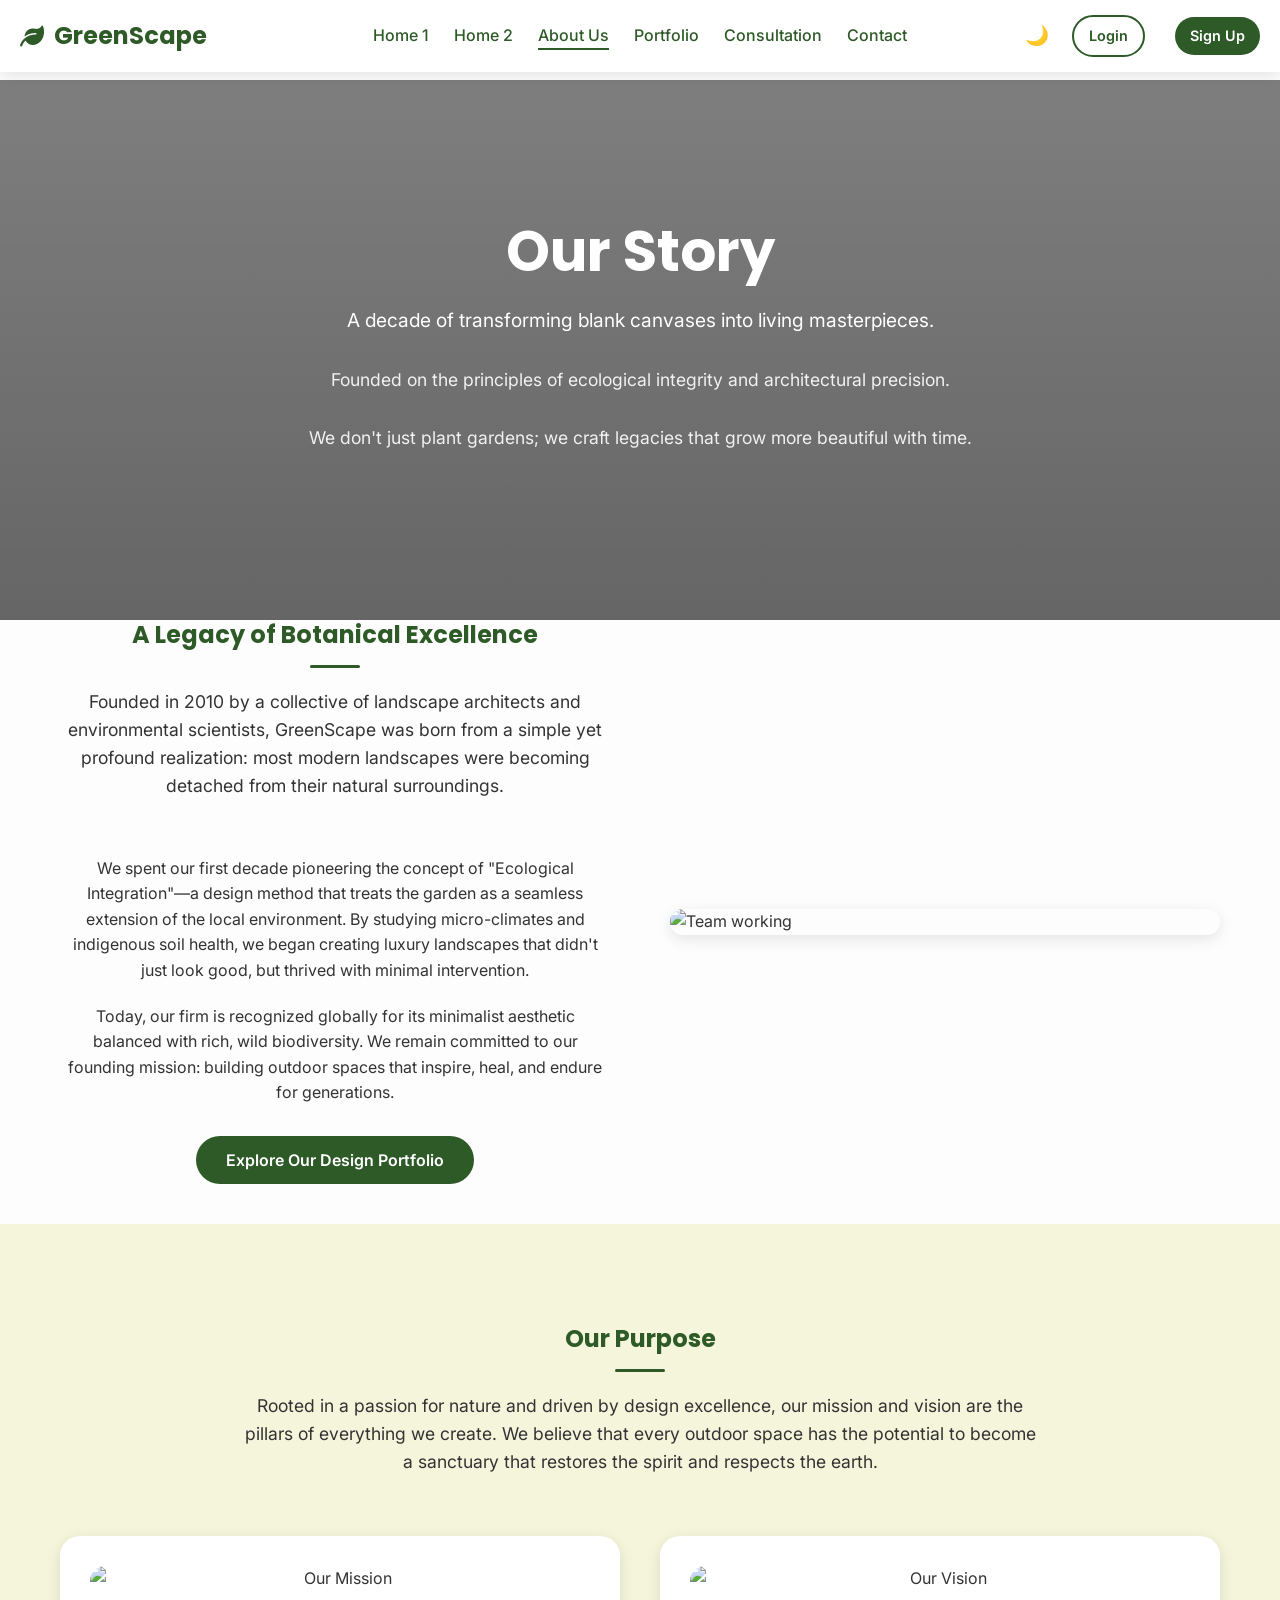
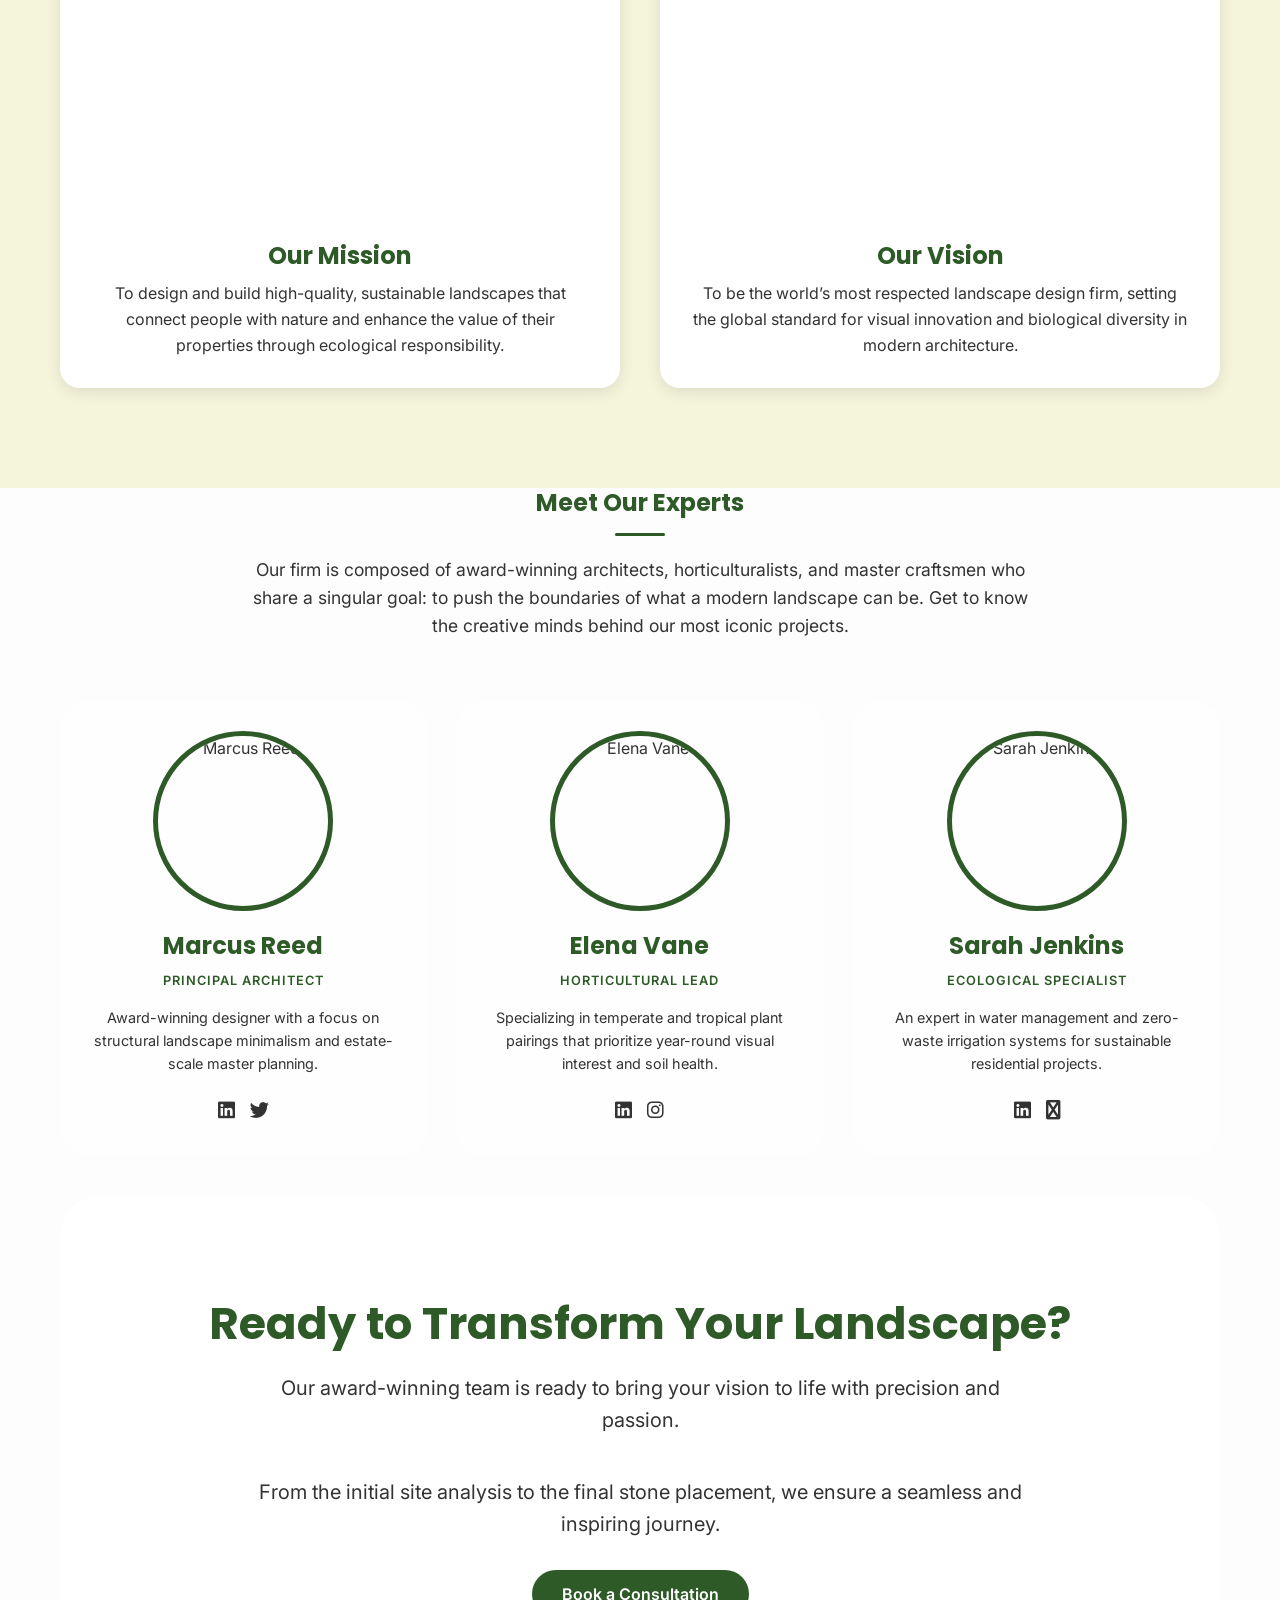
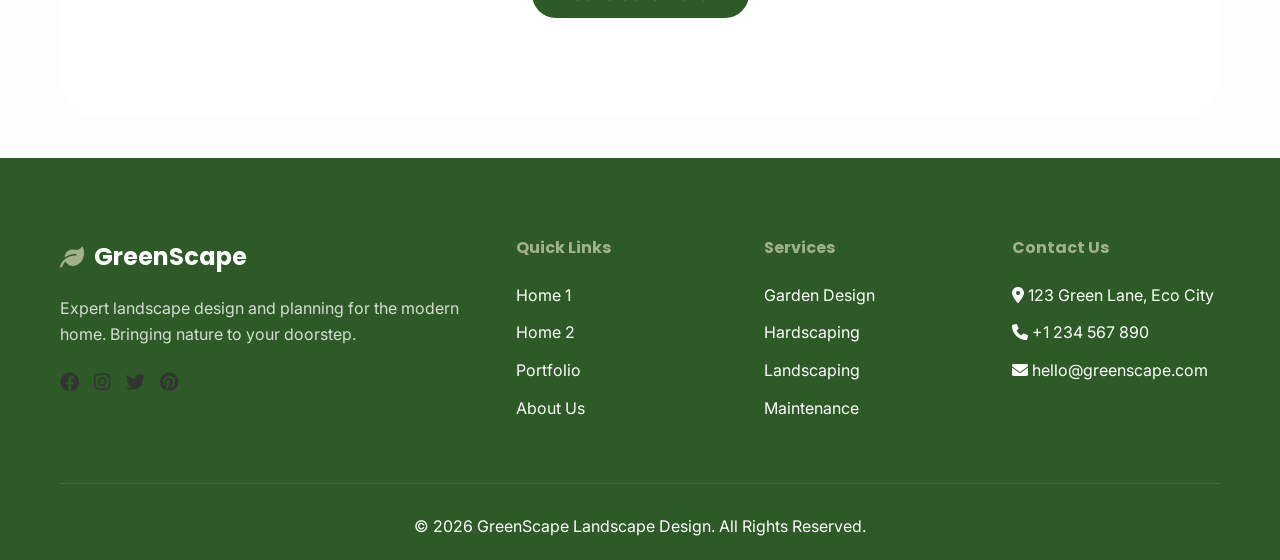
==== about.html @ 7ae48b50 "first commit" ====
<!DOCTYPE html>
<html lang="en">

<head>
    <meta charset="UTF-8">
    <meta name="viewport" content="width=device-width, initial-scale=1.0">
    <title>About Us | GreenScape Landscape Design</title>
    <link rel="stylesheet" href="css/style.css">
    <link rel="stylesheet" href="https://cdnjs.cloudflare.com/ajax/libs/font-awesome/6.0.0/css/all.min.css">
    <link rel="icon" type="image/png" href="assets/favicon/favicon.png">
    <link rel="apple-touch-icon" href="assets/favicon/favicon.png">
</head>

<body>

    <!-- Header -->
    <header id="header-placeholder"></header>

    <!-- Page Header -->
    <section class="hero"
        style="background-image: url('https://images.unsplash.com/photo-1416879595882-3373a0480b5b?ixlib=rb-4.0.3&auto=format&fit=crop&w=1920&q=80');">
        <div class="hero-overlay"></div>
        <div class="hero-content">
            <h1 class="fade-in">Our Story</h1>
            <p class="fade-in">A decade of transforming blank canvases into living masterpieces.</p>
            <p class="fade-in" style="font-size: 1.1rem; opacity: 0.9;">Founded on the principles of ecological
                integrity and architectural precision.</p>
            <p class="fade-in" style="font-size: 1.1rem; opacity: 0.9;">We don't just plant gardens; we craft legacies
                that grow more beautiful with time.</p>
        </div>
    </section>

    <!-- Company Story Section -->
    <section class="container">
        <div class="grid-2">
            <div class="fade-in content-center">
                <div class="section-header" style="text-align: center; margin: 0 auto 30px;">
                    <h2>A Legacy of Botanical Excellence</h2>
                    <p>Founded in 2010 by a collective of landscape architects and environmental scientists, GreenScape
                        was born from a simple yet profound realization: most modern landscapes were becoming detached
                        from their natural surroundings.</p>
                </div>
                <p style="text-align: center; max-width: 800px; margin: 0 auto;">We spent our first decade pioneering
                    the concept of "Ecological Integration"—a design method that treats the garden as a seamless
                    extension of the local environment. By studying micro-climates and indigenous soil health, we began
                    creating luxury landscapes that didn't just look good, but thrived with minimal intervention.</p>
                <p style="text-align: center; max-width: 800px; margin: 20px auto 0;">Today, our firm is recognized
                    globally for its minimalist aesthetic balanced with rich, wild biodiversity. We remain committed to
                    our founding mission: building outdoor spaces that inspire, heal, and endure for generations.</p>
                <div class="btn-wrapper">
                    <a href="portfolio.html" class="btn btn-primary">Explore Our Design Portfolio</a>
                </div>
            </div>
            <div class="fade-in">
                <img src="https://images.pexels.com/photos/3865558/pexels-photo-3865558.jpeg" alt="Team working"
                    class="responsive-img">
            </div>
        </div>
    </section>

    <!-- Mission & Vision -->
    <section style="background-color: var(--beige);">
        <div class="container">
            <div class="section-header fade-in">
                <h2>Our Purpose</h2>
                <p>Rooted in a passion for nature and driven by design excellence, our mission and vision are the
                    pillars of everything we create. We believe that every outdoor space has the potential to become a
                    sanctuary that restores the spirit and respects the earth.</p>
            </div>
            <div style="display: grid; grid-template-columns: repeat(auto-fit, minmax(350px, 1fr)); gap: 40px;">
                <div class="fade-in card-hover"
                    style="background: var(--white); padding: 30px; border-radius: 20px; box-shadow: var(--shadow); text-align: center;">
                    <img src="https://images.pexels.com/photos/5673492/pexels-photo-5673492.jpeg" alt="Our Mission"
                        style="width: 100%; height: 250px; object-fit: cover; border-radius: 15px; margin-bottom: 25px;">
                    <h3 class="card-title">Our Mission</h3>
                    <p>To design and build high-quality, sustainable landscapes that connect people with nature and
                        enhance the value of their properties through ecological responsibility.</p>
                </div>
                <div class="fade-in card-hover"
                    style="background: var(--white); padding: 30px; border-radius: 20px; box-shadow: var(--shadow); text-align: center;">
                    <img src="https://images.pexels.com/photos/3417669/pexels-photo-3417669.jpeg" alt="Our Vision"
                        style="width: 100%; height: 250px; object-fit: cover; border-radius: 15px; margin-bottom: 25px;">
                    <h3 class="card-title">Our Vision</h3>
                    <p>To be the world’s most respected landscape design firm, setting the global standard for visual
                        innovation and biological diversity in modern architecture.</p>
                </div>
            </div>
        </div>
    </section>

    <!-- Team Section -->
    <section class="container">
        <div class="section-header fade-in">
            <h2>Meet Our Experts</h2>
            <p>Our firm is composed of award-winning architects, horticulturalists, and master craftsmen who share a
                singular goal: to push the boundaries of what a modern landscape can be. Get to know the creative minds
                behind our most iconic projects.</p>
        </div>
        <div style="display: grid; grid-template-columns: repeat(auto-fit, minmax(280px, 1fr)); gap: 30px;">
            <div class="fade-in"
                style="text-align: center; background: rgba(255,255,255,0.4); padding: 30px; border-radius: 25px; backdrop-filter: blur(5px);">
                <img src="https://images.unsplash.com/photo-1507003211169-0a1dd7228f2d?ixlib=rb-1.2.1&auto=format&fit=crop&w=300&q=80"
                    alt="Marcus Reed"
                    style="width: 180px; height: 180px; border-radius: 50%; object-fit: cover; margin: 0 auto 20px; border: 5px solid var(--primary);">
                <h3 class="card-title">Marcus Reed</h3>
                <p
                    style="color: var(--primary); font-weight: 600; text-transform: uppercase; font-size: 0.8rem; letter-spacing: 1px;">
                    Principal Architect</p>
                <p style="font-size: 0.9rem; margin: 15px 0;">Award-winning designer with a focus on structural
                    landscape minimalism and estate-scale master planning.</p>
                <div class="social-icons" style="justify-content: center;">
                    <a href="#"><i class="fab fa-linkedin"></i></a>
                    <a href="#"><i class="fab fa-twitter"></i></a>
                </div>
            </div>
            <div class="fade-in"
                style="text-align: center; background: rgba(255,255,255,0.4); padding: 30px; border-radius: 25px; backdrop-filter: blur(5px);">
                <img src="https://images.unsplash.com/photo-1494790108377-be9c29b29330?ixlib=rb-1.2.1&auto=format&fit=crop&w=300&q=80"
                    alt="Elena Vane"
                    style="width: 180px; height: 180px; border-radius: 50%; object-fit: cover; margin: 0 auto 20px; border: 5px solid var(--primary);">
                <h3 class="card-title">Elena Vane</h3>
                <p
                    style="color: var(--primary); font-weight: 600; text-transform: uppercase; font-size: 0.8rem; letter-spacing: 1px;">
                    Horticultural Lead</p>
                <p style="font-size: 0.9rem; margin: 15px 0;">Specializing in temperate and tropical plant pairings that
                    prioritize year-round visual interest and soil health.</p>
                <div class="social-icons" style="justify-content: center;">
                    <a href="#"><i class="fab fa-linkedin"></i></a>
                    <a href="#"><i class="fab fa-instagram"></i></a>
                </div>
            </div>
            <div class="fade-in"
                style="text-align: center; background: rgba(255,255,255,0.4); padding: 30px; border-radius: 25px; backdrop-filter: blur(5px);">
                <img src="https://images.unsplash.com/photo-1438761681033-6461ffad8d80?ixlib=rb-1.2.1&auto=format&fit=crop&w=300&q=80"
                    alt="Sarah Jenkins"
                    style="width: 180px; height: 180px; border-radius: 50%; object-fit: cover; margin: 0 auto 20px; border: 5px solid var(--primary);">
                <h3 class="card-title">Sarah Jenkins</h3>
                <p
                    style="color: var(--primary); font-weight: 600; text-transform: uppercase; font-size: 0.8rem; letter-spacing: 1px;">
                    Ecological Specialist</p>
                <p style="font-size: 0.9rem; margin: 15px 0;">An expert in water management and zero-waste irrigation
                    systems for sustainable residential projects.</p>
                <div class="social-icons" style="justify-content: center;">
                    <a href="#"><i class="fab fa-linkedin"></i></a>
                    <a href="#"><i class="fab fa-leaf"></i></a>
                </div>
            </div>
        </div>
    </section>

    <!-- CTA Section -->
    <section class="container">
        <div class="cta-section fade-in">
            <h2>Ready to Transform Your Landscape?</h2>
            <p>Our award-winning team is ready to bring your vision to life with precision and passion.</p>
            <p style="margin-bottom: 30px;">From the initial site analysis to the final stone placement, we ensure a
                seamless and inspiring journey.</p>
            <a href="consultation.html" class="btn btn-primary">Book a Consultation</a>
        </div>
    </section>

    <!-- Footer -->
    <footer id="footer-placeholder"></footer>

    <script src="js/main.js"></script>
</body>

</html>
---- css/style.css ----
@import url('https://fonts.googleapis.com/css2?family=Inter:wght@300;400;500;600;700&family=Poppins:wght@300;400;500;600;700&display=swap');

:root {
    --primary: #2d5a27;
    --primary-light: #4b8b3b;
    --secondary: #556b2f;
    --accent: #a3b18a;
    --beige: #f5f5dc;
    --white: #ffffff;
    --black: #1a1a1a;
    --gray-light: #f4f4f4;
    --gray-dark: #333333;
    --text: #333333;
    --text-light: #ffffff;
    --transition: all 0.3s ease;
    --shadow: 0 4px 15px rgba(0, 0, 0, 0.1);
    --glass: rgba(255, 255, 255, 0.1);
    --glass-border: rgba(255, 255, 255, 0.2);
}

[data-theme="dark"] {
    --primary: #4b8b3b;
    --beige: #2a2a2a;
    --white: #1a1a1a;
    --black: #ffffff;
    --gray-light: #333333;
    --text: #f4f4f4;
    --text-light: #ffffff;
    --shadow: 0 4px 15px rgba(0, 0, 0, 0.4);
    --glass: rgba(0, 0, 0, 0.3);
    --glass-border: rgba(255, 255, 255, 0.1);
}

[data-theme="dark"] body {
    background-color: #1a1a1a;
}

* {
    margin: 0;
    padding: 0;
    box-sizing: border-box;
}

html {
    scroll-behavior: smooth;
}

body {
    font-family: 'Inter', sans-serif;
    line-height: 1.6;
    color: var(--text);
    background-color: #fcfdfc;
    overflow-x: hidden;
    position: relative;
}



h1,
h2,
h3,
h4,
h5,
h6 {
    font-family: 'Poppins', sans-serif;
    font-weight: 700;
    color: var(--primary);
    line-height: 1.25;
    margin-bottom: 20px;
    word-wrap: break-word;
    overflow-wrap: break-word;
}

[data-theme="dark"] h1,
[data-theme="dark"] h2,
[data-theme="dark"] h3,
[data-theme="dark"] h4 {
    color: var(--primary-light);
}

a {
    text-decoration: none;
    color: inherit;
    transition: var(--transition);
}

ul {
    list-style: none;
}

img {
    max-width: 100%;
    display: block;
}

.container {
    max-width: 1200px;
    margin: 0 auto;
    padding: 0 20px;
}

section {
    padding: 100px 0;
    position: relative;
    clear: both;
}

/* Layout Utilities */
.container-sm {
    max-width: 800px;
    margin: 0 auto;
    padding: 0 20px;
}

.section-header {
    text-align: center;
    max-width: 800px;
    margin: 0 auto 60px;
}

.flex-center {
    display: flex;
    flex-direction: column;
    align-items: center;
    justify-content: center;
}

.grid-2 {
    display: grid;
    grid-template-columns: 1fr 1fr;
    gap: 60px;
    align-items: center;
}

@media (max-width: 992px) {
    .grid-2 {
        grid-template-columns: 1fr;
        gap: 40px;
    }
}

.responsive-img {
    width: 100%;
    height: auto;
    object-fit: cover;
    border-radius: 20px;
    box-shadow: var(--shadow);
}

.section-header h2 {
    margin-bottom: 20px;
    position: relative;
    display: inline-block;
}

.section-header h2::after {
    content: '';
    display: block;
    width: 50px;
    height: 3px;
    background: var(--primary);
    margin: 15px auto 0;
    border-radius: 2px;
}

.section-header p {
    font-size: 1.1rem;
    margin-bottom: 25px;
}

.text-center {
    text-align: center;
}

.content-center {
    display: flex;
    flex-direction: column;
    align-items: center;
    text-align: center;
}

.mb-20 {
    margin-bottom: 20px;
}

.mb-30 {
    margin-bottom: 30px;
}

.mb-40 {
    margin-bottom: 40px;
}

.mb-50 {
    margin-bottom: 50px;
}

/* Header & Navbar */
header {
    position: fixed;
    top: 0;
    left: 0;
    width: 100%;
    z-index: 1000;
    background: var(--white);
    padding: 15px 0;
    transition: var(--transition);
    box-shadow: var(--shadow);
}

header.sticky {
    padding: 10px 0;
}

header .logo,
header .nav-links a,
header .theme-toggle {
    color: var(--primary);
}

header .nav-links a::after {
    background: var(--primary);
}

/* Ensure body starts below fixed header */
body:not(.auth-page) {
    padding-top: 80px;
}

nav {
    display: grid;
    grid-template-columns: 1fr auto 1fr;
    align-items: center;
}

.nav-links {
    display: flex;
    gap: 25px;
    align-items: center;
    justify-self: center;
}

.nav-actions {
    display: flex;
    align-items: center;
    gap: 15px;
    justify-self: end;
}

.logo {
    display: flex;
    align-items: center;
    gap: 10px;
    font-size: 1.5rem;
    font-weight: 700;
    color: var(--primary);
    font-family: 'Poppins', sans-serif;
}

.nav-links a {
    font-weight: 500;
    color: var(--text);
    position: relative;
}

.nav-links a::after {
    content: '';
    position: absolute;
    bottom: -5px;
    left: 0;
    width: 0;
    height: 2px;
    background: var(--primary);
    transition: var(--transition);
}

.nav-links a:hover::after,
.nav-links a.active::after {
    width: 100%;
}

.btn {
    padding: 12px 30px;
    border-radius: 50px;
    font-weight: 600;
    cursor: pointer;
    transition: var(--transition);
    border: none;
    display: inline-block;
    text-align: center;
    font-size: 1rem;
    line-height: 1.5;
}

.btn-primary {
    background: var(--primary);
    color: var(--white);
}

.btn-primary:hover {
    background: var(--primary-light);
    transform: translateY(-3px);
}

.btn-outline {
    background: transparent;
    border: 2px solid var(--primary);
    color: var(--primary);
    padding: 10px 28px;
    /* Adjust for border */
}

.btn-outline:hover {
    background: var(--primary);
    color: var(--white);
}

/* Button Utilities */
.btn-wrapper {
    margin-top: 30px;
    margin-bottom: 40px;
}

.btn-center {
    display: flex;
    justify-content: center;
    align-items: center;
}

.btn+.btn {
    margin-left: 15px;
}

@media (max-width: 768px) {
    .btn {
        padding: 10px 25px;
        font-size: 0.95rem;
    }

    .btn-outline {
        padding: 8px 23px;
    }

    .btn+.btn {
        margin-left: 10px;
    }
}

.theme-toggle {
    background: none;
    border: none;
    font-size: 1.2rem;
    cursor: pointer;
    color: var(--text);
    transition: var(--transition);
    padding: 8px;
    display: flex;
    align-items: center;
    justify-content: center;
}

.theme-toggle:hover {
    transform: scale(1.1);
    opacity: 0.8;
}

.hamburger {
    display: none;
    flex-direction: column;
    gap: 5px;
    cursor: pointer;
}

.hamburger span {
    width: 25px;
    height: 3px;
    background: var(--primary);
    border-radius: 5px;
    transition: var(--transition);
}

/* Hero Section */
.hero {
    height: 60vh;
    background-size: cover;
    background-position: center;
    display: flex;
    align-items: center;
    justify-content: center;
    text-align: center;
    color: white;
    position: relative;
    overflow: hidden;
}

.hero-overlay {
    position: absolute;
    top: 0;
    left: 0;
    width: 100%;
    height: 100%;
    background: linear-gradient(rgba(0, 0, 0, 0.5), rgba(0, 0, 0, 0.6));
}

.hero-content {
    position: relative;
    z-index: 1;
    max-width: 800px;
    padding: 20px;
}

.hero h1 {
    font-size: clamp(2.5rem, 5vw, 3.5rem);
    line-height: 1.2;
    margin-bottom: 20px;
    color: #fff;
    word-wrap: break-word;
}

.hero p {
    font-size: 1.2rem;
    margin-bottom: 30px;
    color: #fff;
}

/* Footer */
footer {
    background: var(--primary);
    color: var(--white);
    padding: 80px 0 20px;
}

.footer-grid {
    display: grid;
    grid-template-columns: 2fr 1fr 1fr 1fr;
    gap: 40px;
    margin-bottom: 50px;
}

.footer-logo {
    font-size: 2rem;
    margin-bottom: 20px;
    font-family: 'Poppins', sans-serif;
}

.footer-links h4 {
    color: var(--accent);
    margin-bottom: 25px;
}

.footer-links ul li {
    margin-bottom: 12px;
}

.social-icons {
    display: flex;
    gap: 15px;
    margin-top: 20px;
}

.social-icons a {
    font-size: 1.2rem;
    color: var(--text);
    transition: var(--transition);
}

.social-icons a:hover {
    color: var(--primary);
    transform: translateY(-3px);
}

.footer-bottom {
    display: flex;
    justify-content: center;
    align-items: center;
    padding-top: 30px;
    border-top: 1px solid rgba(255, 255, 255, 0.1);
    margin-top: 30px;
    flex-wrap: wrap;
    gap: 20px;
}

/* Back to Top Button */
.back-to-top-btn {
    position: fixed;
    bottom: 30px;
    right: 30px;
    width: 50px;
    height: 50px;
    background: var(--primary);
    color: var(--white);
    border-radius: 50%;
    display: flex;
    align-items: center;
    justify-content: center;
    font-size: 1.2rem;
    box-shadow: 0 4px 15px rgba(0, 0, 0, 0.2);
    transition: all 0.3s ease;
    z-index: 999;
    opacity: 0;
    visibility: hidden;
    transform: translateY(100px);
    cursor: pointer;
}

.back-to-top-btn.visible {
    opacity: 1;
    visibility: visible;
    transform: translateY(0);
}

.back-to-top-btn:hover {
    background: var(--accent);
    transform: translateY(-5px);
    box-shadow: 0 6px 20px rgba(0, 0, 0, 0.3);
}

@media (max-width: 768px) {
    .back-to-top-btn {
        width: 45px;
        height: 45px;
        bottom: 20px;
        right: 20px;
        font-size: 1rem;
    }
}

@media (max-width: 768px) {
    .footer-grid {
        grid-template-columns: 1fr;
        gap: 30px;
    }

    .footer-bottom {
        flex-direction: column;
        text-align: center;
    }
}

/* Portfolio & Filtering */
.filter-container {
    display: flex;
    justify-content: center;
    gap: 15px;
    margin-bottom: 50px;
    flex-wrap: wrap;
}

.filter-btn {
    padding: 10px 25px;
    border: 2px solid var(--primary);
    background: transparent;
    color: var(--primary);
    border-radius: 50px;
    cursor: pointer;
    font-weight: 600;
    transition: var(--transition);
}

.filter-btn.active,
.filter-btn:hover {
    background: var(--primary);
    color: var(--white);
}

.portfolio-grid {
    display: grid;
    grid-template-columns: repeat(auto-fill, minmax(350px, 1fr));
    gap: 30px;
}

.portfolio-item {
    transition: transform 0.4s ease, opacity 0.4s ease;
}

.portfolio-item:hover {
    transform: translateY(-10px);
}

/* Modal Styling */
.modal-overlay {
    display: none;
    position: fixed;
    top: 0;
    left: 0;
    width: 100%;
    height: 100%;
    background: rgba(0, 0, 0, 0.9);
    z-index: 2000;
    justify-content: center;
    align-items: center;
    padding: 20px;
}

.modal-content {
    max-width: 1000px;
    background: var(--white);
    border-radius: 20px;
    overflow: hidden;
    display: flex;
    flex-wrap: wrap;
    position: relative;
    animation: zoomIn 0.3s ease;
}

@keyframes zoomIn {
    from {
        transform: scale(0.8);
        opacity: 0;
    }

    to {
        transform: scale(1);
        opacity: 1;
    }
}

.close-modal {
    position: absolute;
    top: 20px;
    right: 25px;
    font-size: 2.5rem;
    cursor: pointer;
    color: var(--text);
    z-index: 10;
}

/* Forms */
.form-container {
    max-width: 700px;
    margin: 0 auto;
    background: var(--white);
    padding: 50px;
    border-radius: 20px;
    box-shadow: var(--shadow);
}

.form-group {
    margin-bottom: 25px;
}

.form-group label {
    display: block;
    margin-bottom: 8px;
    font-weight: 600;
}

.form-group input,
.form-group select,
.form-group textarea {
    width: 100%;
    padding: 12px 15px;
    border: 2px solid var(--gray-light);
    border-radius: 10px;
    font-family: inherit;
    font-size: 1rem;
    transition: var(--transition);
    background: var(--white);
    color: var(--text);
}

.form-group input:focus,
.form-group select:focus,
.form-group textarea:focus {
    outline: none;
    border-color: var(--primary);
}

.form-group input.error {
    border-color: #ff4d4d;
}

.error-msg {
    color: #ff4d4d;
    font-size: 0.85rem;
    margin-top: 5px;
}

.success-message {
    background: #d4edda;
    color: #155724;
    padding: 20px;
    border-radius: 10px;
    margin-top: 20px;
    text-align: center;
    font-weight: 600;
}

@media (max-width: 768px) {
    .form-container {
        padding: 30px 20px;
    }
}

/* Animations ... */
.fade-in {
    opacity: 0;
    transform: translateY(30px);
    transition: opacity 0.8s ease-out, transform 0.8s ease-out;
}

.fade-in.appear {
    opacity: 1;
    transform: translateY(0);
}

/* Image Zoom & Hover Effects */
.zoom-img {
    overflow: hidden;
}

.zoom-img img {
    transition: transform 0.5s ease;
}

.zoom-img:hover img {
    transform: scale(1.1);
}

.card-hover {
    transition: transform 0.3s ease, box-shadow 0.3s ease;
}

.card-hover:hover {
    transform: translateY(-10px);
    box-shadow: 0 10px 30px rgba(0, 0, 0, 0.15);
}

/* Card Typography */
.card-title {
    color: var(--primary);
    margin-bottom: 10px;
    font-size: 1.5rem;
}

.service-card .card-title {
    margin-bottom: 15px;
}

/* Titles overlaid on images */
.project-card h3,
.gallery-item h3,
.portfolio-item h3 {
    color: #ffffff !important;
    font-size: 1.8rem;
    margin-bottom: 10px;
    text-shadow: 0 2px 4px rgba(0, 0, 0, 0.3);
}

.project-card p,
.gallery-item p,
.portfolio-item p {
    color: rgba(255, 255, 255, 0.9) !important;
    font-size: 1rem;
}

/* CTA Section Styles */
.cta-section {
    padding: 100px 0;
    text-align: center;
    background: var(--white);
    border-radius: 40px;
    margin: 40px auto;
    max-width: 1200px;
}

.cta-section h2 {
    font-size: 2.8rem;
    margin-bottom: 20px;
    color: var(--primary);
}

.cta-section p {
    font-size: 1.25rem;
    margin-bottom: 40px;
    color: var(--text);
    max-width: 800px;
    margin-left: auto;
    margin-right: auto;
}

@media (max-width: 768px) {
    .cta-section {
        padding: 60px 20px;
        margin: 20px auto;
        border-radius: 20px;
    }

    .cta-section h2 {
        font-size: 2rem;
    }

    .cta-section p {
        font-size: 1.1rem;
    }
}

/* Auth Pages */
.auth-page {
    min-height: 100vh;
    display: flex;
    align-items: center;
    justify-content: center;
    background-color: var(--beige);
    padding: 40px 20px;
}

.auth-wrapper {
    width: 100%;
    max-width: 450px;
    background: var(--white);
    padding: 50px;
    border-radius: 30px;
    box-shadow: var(--shadow);
    text-align: center;
}

.auth-logo {
    display: flex;
    align-items: center;
    justify-content: center;
    gap: 15px;
    font-size: 2rem;
    font-weight: 700;
    color: var(--primary);
    margin-bottom: 40px;
    font-family: 'Poppins', sans-serif;
}

.auth-logo i {
    font-size: 2.5rem;
}

.password-group {
    position: relative;
}

.password-toggle {
    position: absolute;
    right: 15px;
    top: 50%;
    transform: translateY(-50%);
    cursor: pointer;
    color: var(--gray-dark);
    font-size: 1.1rem;
    z-index: 5;
    background: none;
    border: none;
    padding: 5px;
    display: flex;
    align-items: center;
}

.form-group-auth {
    text-align: left;
    margin-bottom: 25px;
}

.social-login {
    margin-top: 25px;
}

.auth-sep {
    display: flex;
    align-items: center;
    text-align: center;
    margin: 25px 0;
    color: var(--gray-dark);
    font-size: 0.85rem;
    font-weight: 500;
}

.auth-sep::before,
.auth-sep::after {
    content: '';
    flex: 1;
    border-bottom: 1px solid var(--gray-light);
}

.auth-sep:not(:empty)::before {
    margin-right: 1.5em;
}

.auth-sep:not(:empty)::after {
    margin-left: 1.5em;
}

.social-btns {
    display: flex;
    gap: 15px;
    justify-content: center;
    margin-top: 15px;
}

.btn-social {
    flex: 1;
    height: 48px;
    border-radius: 12px;
    display: flex;
    align-items: center;
    justify-content: center;
    gap: 12px;
    font-size: 0.95rem;
    font-weight: 600;
    border: 1px solid var(--gray-light);
    background: var(--white);
    transition: var(--transition);
    color: var(--text);
    padding: 0 15px;
}

.btn-social svg {
    flex-shrink: 0;
}

.btn-social:hover {
    background: var(--gray-light);
    transform: translateY(-2px);
    box-shadow: 0 5px 15px rgba(0, 0, 0, 0.05);
}

.back-home {
    display: inline-block;
    margin-top: 35px;
    color: var(--primary);
    font-weight: 600;
    text-align: center;
    font-size: 0.95rem;
}

.back-home:hover {
    text-decoration: underline;
}

.nav-wrapper {
    max-width: 1400px;
    margin: 0 auto;
    padding: 0 20px;
}

/* Horizontal Scroll Gallery */
.gallery-wrapper {
    display: flex;
    overflow-x: auto;
    gap: 20px;
    padding: 20px 0;
    scroll-snap-type: x mandatory;
    scrollbar-width: thin;
    scrollbar-color: var(--primary) transparent;
}

.gallery-item {
    flex: 0 0 400px;
    scroll-snap-align: start;
    border-radius: 20px;
    overflow: hidden;
    position: relative;
    height: 500px;
}

.gallery-item img {
    width: 100%;
    height: 100%;
    object-fit: cover;
    transition: var(--transition);
}

.gallery-item:hover img {
    transform: scale(1.1);
}

/* Timeline */
.timeline {
    position: relative;
    max-width: 800px;
    margin: 0 auto;
}

.timeline::after {
    content: '';
    position: absolute;
    width: 2px;
    background: var(--primary);
    top: 0;
    bottom: 0;
    left: 50%;
    margin-left: -1px;
}

.timeline-item {
    padding: 10px 40px;
    position: relative;
    background: inherit;
    width: 50%;
}

.timeline-item::after {
    content: '';
    position: absolute;
    width: 20px;
    height: 20px;
    right: -10px;
    background: var(--white);
    border: 4px solid var(--primary);
    top: 15px;
    border-radius: 50%;
    z-index: 1;
}

.left {
    left: 0;
}

.right {
    left: 50%;
}

.right::after {
    left: -10px;
}

.timeline-content {
    padding: 20px 30px;
    background: var(--white);
    position: relative;
    border-radius: 10px;
    box-shadow: var(--shadow);
}

/* Testimonials */
.testimonials-grid {
    display: flex;
    gap: 30px;
    overflow-x: auto;
    padding: 20px 0;
    scroll-snap-type: x mandatory;
}

.testimonial-card {
    flex: 0 0 350px;
    background: var(--white);
    padding: 30px;
    border-radius: 20px;
    box-shadow: var(--shadow);
    scroll-snap-align: center;
}

.testimonial-user {
    display: flex;
    align-items: center;
    gap: 15px;
    margin-bottom: 20px;
}

.testimonial-user img {
    width: 60px;
    height: 60px;
    border-radius: 50%;
    object-fit: cover;
}

/* Responsive */
@media screen and (max-width: 768px) {
    .timeline::after {
        left: 31px;
    }

    .timeline-item {
        width: 100%;
        padding-left: 70px;
        padding-right: 25px;
    }

    .timeline-item::after {
        left: 21px;
    }

    .right {
        left: 0%;
    }

    .gallery-item {
        flex: 0 0 300px;
        height: 400px;
    }

    /* Mobile Header Fixes */
    nav {
        display: flex;
        justify-content: space-between;
    }

    .nav-links {
        display: none;
        position: absolute;
        top: 100%;
        left: 0;
        width: 100%;
        background: var(--white);
        flex-direction: column;
        padding: 20px;
        box-shadow: var(--shadow);
        z-index: 1000;
    }

    .nav-links.active {
        display: flex;
    }

    .nav-actions {
        display: flex;
        align-items: center;
        gap: 0;
    }

    .nav-actions .btn {
        display: none;
    }

    /* Show theme toggle in mobile */
    .nav-actions .theme-toggle {
        display: block;
        font-size: 1.3rem;
        padding: 8px;
        margin-right: 15px;
    }

    .hamburger {
        display: flex;
    }

    /* Mobile Auth Items - Login & Sign Up */
    .mobile-auth-item {
        display: block;
        margin-top: 8px;
        padding-top: 0;
        border-top: none;
    }

    .mobile-auth-item:first-of-type {
        margin-top: 20px;
        padding-top: 20px;
        border-top: 1px solid var(--gray-light);
    }

    .mobile-auth-link {
        display: block;
        width: 100%;
        padding: 14px 20px !important;
        background: var(--primary);
        color: var(--white) !important;
        border-radius: 10px;
        text-align: center;
        font-weight: 600;
        font-size: 1rem;
        transition: var(--transition);
        box-sizing: border-box;
    }

    .mobile-auth-link:hover {
        background: var(--primary-light);
        transform: translateY(-2px);
    }

    .mobile-auth-item:last-of-type .mobile-auth-link {
        background: transparent;
        border: 2px solid var(--primary);
        color: var(--primary) !important;
        padding: 12px 20px !important;
        /* Adjust for border */
    }

    .mobile-auth-item:last-of-type .mobile-auth-link:hover {
        background: var(--primary);
        color: var(--white) !important;
    }

    .mobile-auth-link::after {
        display: none !important;
    }
}

/* Hide mobile auth items on desktop */
@media (min-width: 1025px) {
    .mobile-auth-item {
        display: none;
    }
}
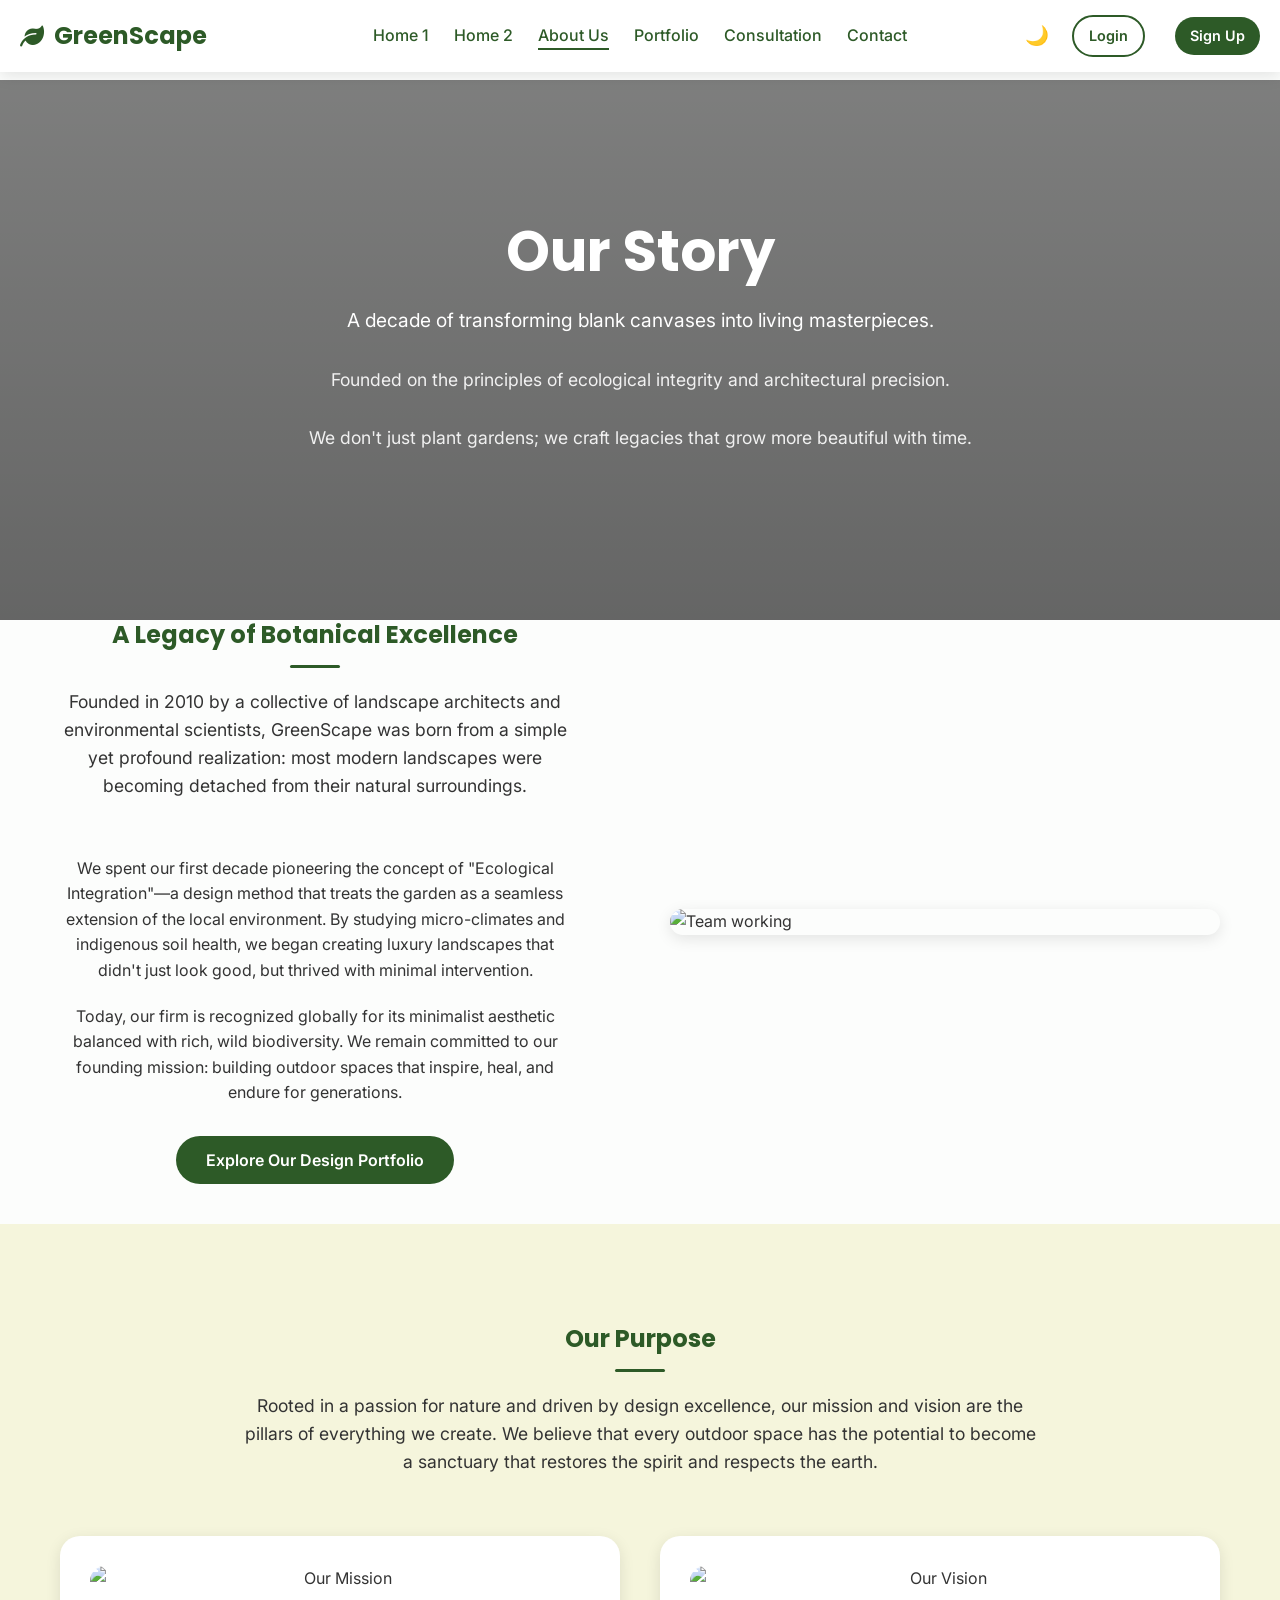
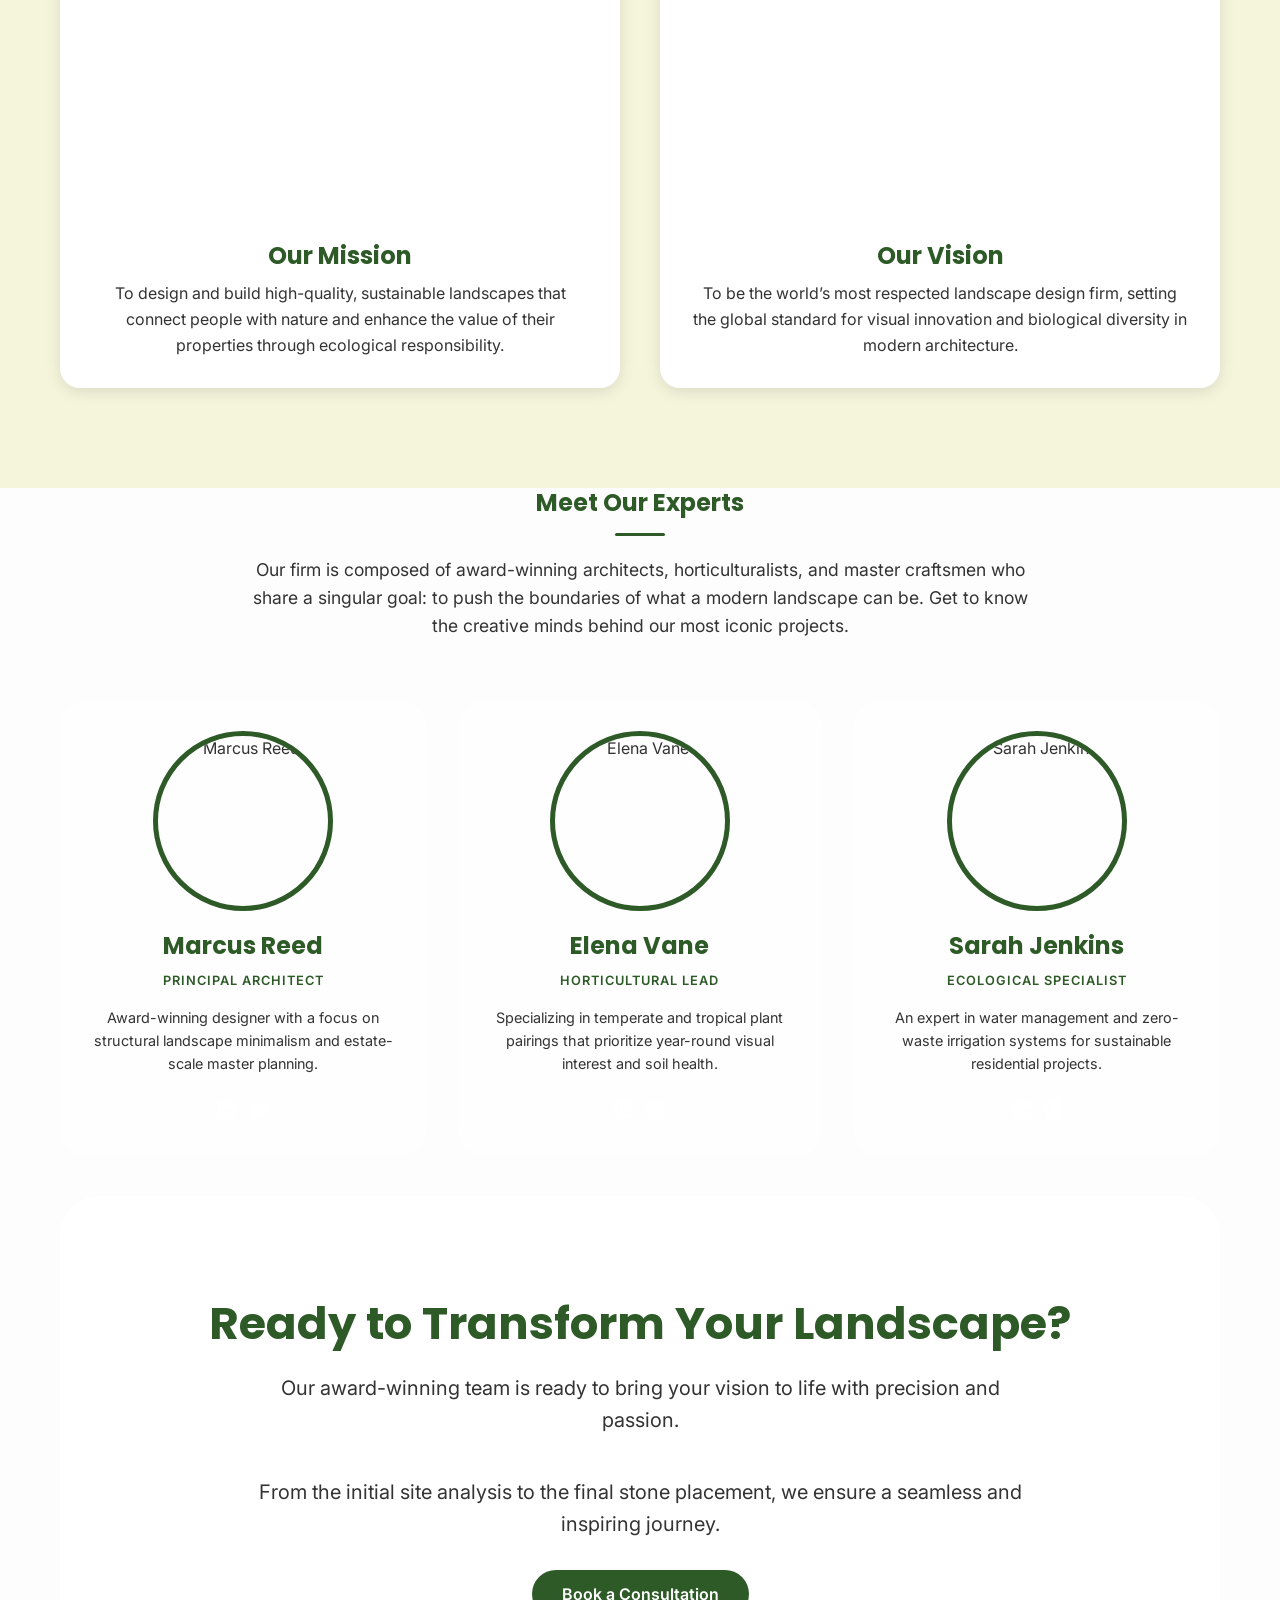
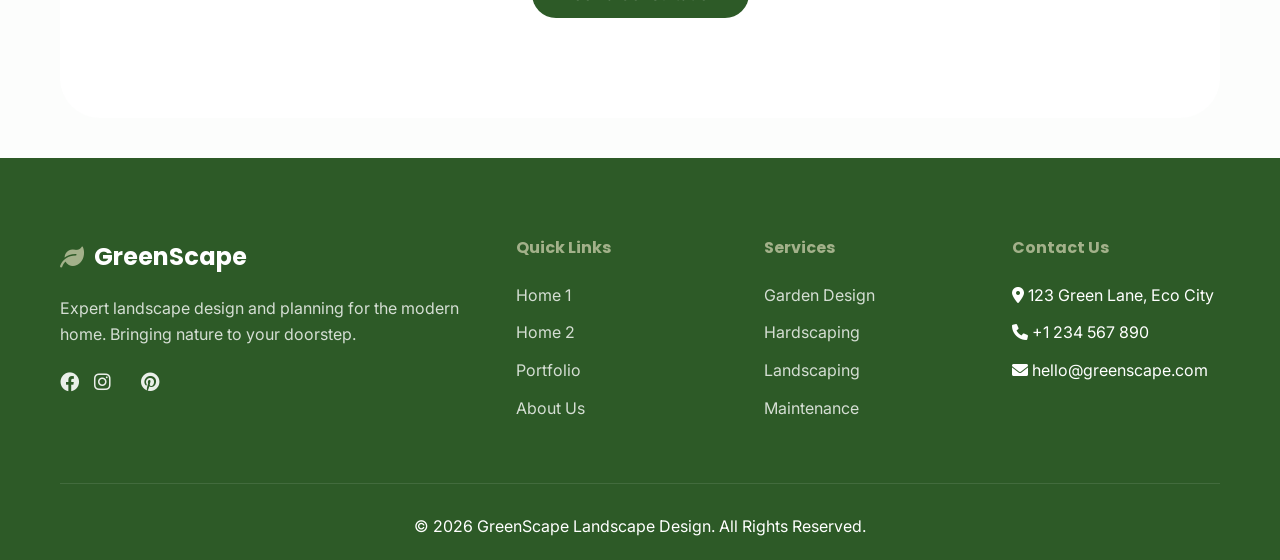
==== commit f7191231: "changes" ====
--- a/about.html
+++ b/about.html
@@ -33,7 +33,7 @@
     <!-- Company Story Section -->
     <section class="container">
         <div class="grid-2">
-            <div class="fade-in content-center">
+            <div class="fade-in content-center" style="padding-right: 40px;">
                 <div class="section-header" style="text-align: center; margin: 0 auto 30px;">
                     <h2>A Legacy of Botanical Excellence</h2>
                     <p>Founded in 2010 by a collective of landscape architects and environmental scientists, GreenScape
@@ -97,8 +97,7 @@
                 behind our most iconic projects.</p>
         </div>
         <div style="display: grid; grid-template-columns: repeat(auto-fit, minmax(280px, 1fr)); gap: 30px;">
-            <div class="fade-in"
-                style="text-align: center; background: rgba(255,255,255,0.4); padding: 30px; border-radius: 25px; backdrop-filter: blur(5px);">
+            <div class="fade-in team-card">
                 <img src="https://images.unsplash.com/photo-1507003211169-0a1dd7228f2d?ixlib=rb-1.2.1&auto=format&fit=crop&w=300&q=80"
                     alt="Marcus Reed"
                     style="width: 180px; height: 180px; border-radius: 50%; object-fit: cover; margin: 0 auto 20px; border: 5px solid var(--primary);">
@@ -113,8 +112,7 @@
                     <a href="#"><i class="fab fa-twitter"></i></a>
                 </div>
             </div>
-            <div class="fade-in"
-                style="text-align: center; background: rgba(255,255,255,0.4); padding: 30px; border-radius: 25px; backdrop-filter: blur(5px);">
+            <div class="fade-in team-card">
                 <img src="https://images.unsplash.com/photo-1494790108377-be9c29b29330?ixlib=rb-1.2.1&auto=format&fit=crop&w=300&q=80"
                     alt="Elena Vane"
                     style="width: 180px; height: 180px; border-radius: 50%; object-fit: cover; margin: 0 auto 20px; border: 5px solid var(--primary);">
@@ -129,8 +127,7 @@
                     <a href="#"><i class="fab fa-instagram"></i></a>
                 </div>
             </div>
-            <div class="fade-in"
-                style="text-align: center; background: rgba(255,255,255,0.4); padding: 30px; border-radius: 25px; backdrop-filter: blur(5px);">
+            <div class="fade-in team-card">
                 <img src="https://images.unsplash.com/photo-1438761681033-6461ffad8d80?ixlib=rb-1.2.1&auto=format&fit=crop&w=300&q=80"
                     alt="Sarah Jenkins"
                     style="width: 180px; height: 180px; border-radius: 50%; object-fit: cover; margin: 0 auto 20px; border: 5px solid var(--primary);">
--- a/css/style.css
+++ b/css/style.css
@@ -369,6 +369,10 @@
     flex-direction: column;
     gap: 5px;
     cursor: pointer;
+    z-index: 1100;
+    position: relative;
+    padding: 5px;
+    /* Increase hit area */
 }
 
 .hamburger span {
@@ -452,6 +456,17 @@
     margin-bottom: 12px;
 }
 
+.footer-links ul li a {
+    color: rgba(255, 255, 255, 0.8);
+    transition: var(--transition);
+    display: inline-block;
+}
+
+.footer-links ul li a:hover {
+    color: var(--accent);
+    transform: translateX(5px);
+}
+
 .social-icons {
     display: flex;
     gap: 15px;
@@ -460,12 +475,12 @@
 
 .social-icons a {
     font-size: 1.2rem;
-    color: var(--text);
+    color: rgba(255, 255, 255, 0.9);
     transition: var(--transition);
 }
 
 .social-icons a:hover {
-    color: var(--primary);
+    color: var(--accent);
     transform: translateY(-3px);
 }
 
@@ -565,7 +580,7 @@
 
 .portfolio-grid {
     display: grid;
-    grid-template-columns: repeat(auto-fill, minmax(350px, 1fr));
+    grid-template-columns: repeat(auto-fill, minmax(300px, 1fr));
     gap: 30px;
 }
 
@@ -801,7 +816,7 @@
     display: flex;
     align-items: center;
     justify-content: center;
-    background-color: var(--beige);
+    background-color: var(--white);
     padding: 40px 20px;
 }
 
@@ -1088,6 +1103,8 @@
     nav {
         display: flex;
         justify-content: space-between;
+        /* Fallback */
+        align-items: center;
     }
 
     .nav-links {
@@ -1111,6 +1128,8 @@
         display: flex;
         align-items: center;
         gap: 0;
+        margin-left: auto;
+        /* Push to right */
     }
 
     .nav-actions .btn {
@@ -1185,4 +1204,93 @@
     .mobile-auth-item {
         display: none;
     }
+}
+
+/* Modal Styles */
+.modal-overlay {
+    display: none;
+    position: fixed;
+    top: 0;
+    left: 0;
+    width: 100%;
+    height: 100%;
+    background: rgba(0, 0, 0, 0.8);
+    z-index: 2000;
+    justify-content: center;
+    align-items: center;
+    padding: 20px;
+}
+
+.modal-content {
+    background: var(--white);
+    width: 100%;
+    max-width: 900px;
+    border-radius: 20px;
+    overflow: hidden;
+    position: relative;
+    display: flex;
+    flex-wrap: wrap;
+    /* Allows stacking */
+    box-shadow: 0 25px 50px rgba(0, 0, 0, 0.3);
+    max-height: 90vh;
+    overflow-y: auto;
+}
+
+.close-modal {
+    position: absolute;
+    top: 15px;
+    right: 20px;
+    font-size: 2rem;
+    cursor: pointer;
+    z-index: 10;
+    line-height: 1;
+    color: var(--text);
+}
+
+.close-modal:hover {
+    color: var(--primary);
+}
+
+/* Modal Mobile Specific */
+@media (max-width: 768px) {
+    .modal-content {
+        flex-direction: column;
+        /* Stack image on top, content below */
+    }
+
+    .modal-img {
+        height: 250px !important;
+    }
+}
+
+/* Team Section Styles */
+.team-card {
+    text-align: center;
+    background: rgba(255, 255, 255, 0.4);
+    padding: 30px;
+    border-radius: 25px;
+    backdrop-filter: blur(5px);
+    transition: var(--transition);
+}
+
+.team-card:hover {
+    transform: translateY(-5px);
+    box-shadow: var(--shadow);
+}
+
+[data-theme="dark"] .team-card {
+    background: rgba(255, 255, 255, 0.05);
+}
+
+/* Ensure Team Name Visibility in Dark Mode */
+[data-theme="dark"] .team-card h3.card-title {
+    color: #ffffff;
+}
+
+[data-theme="dark"] .team-card p {
+    color: rgba(255, 255, 255, 0.85);
+}
+
+[data-theme="dark"] .team-card p[style*="color: var(--primary)"] {
+    color: var(--primary-light) !important;
 }
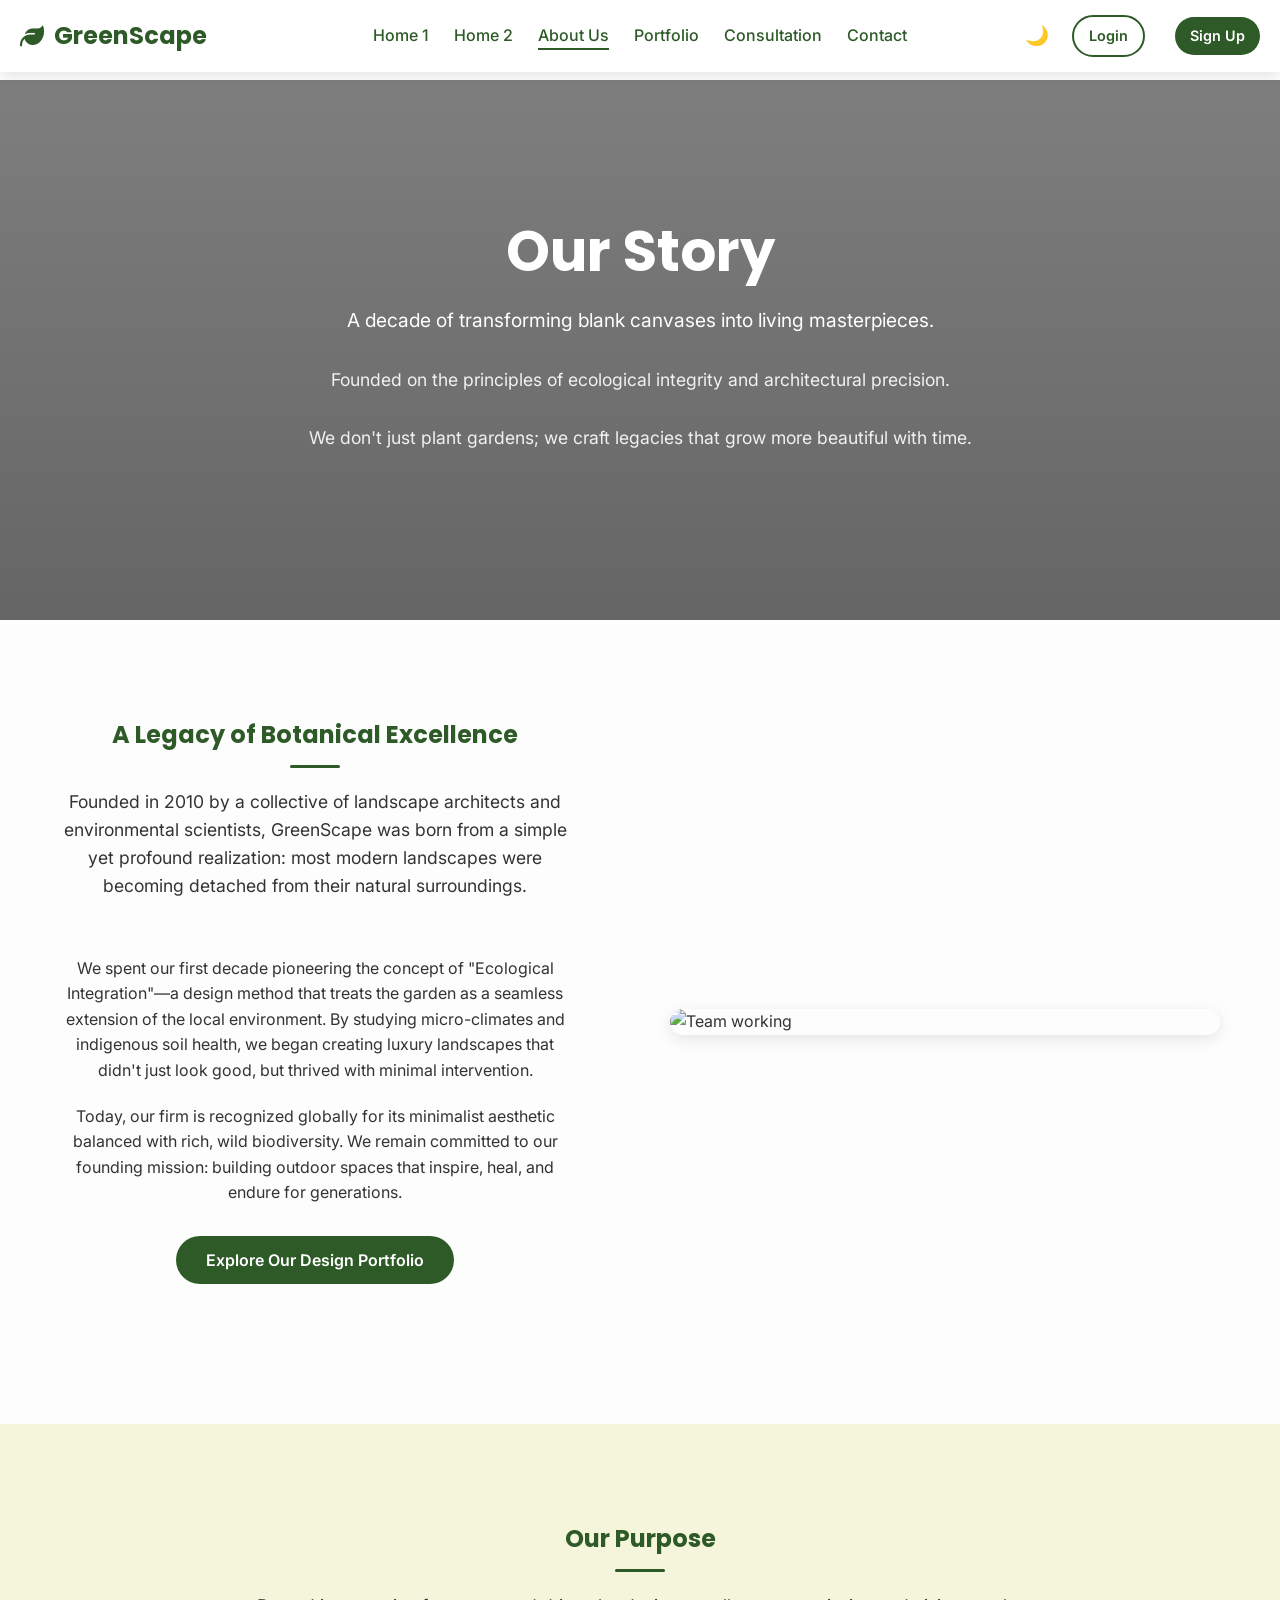
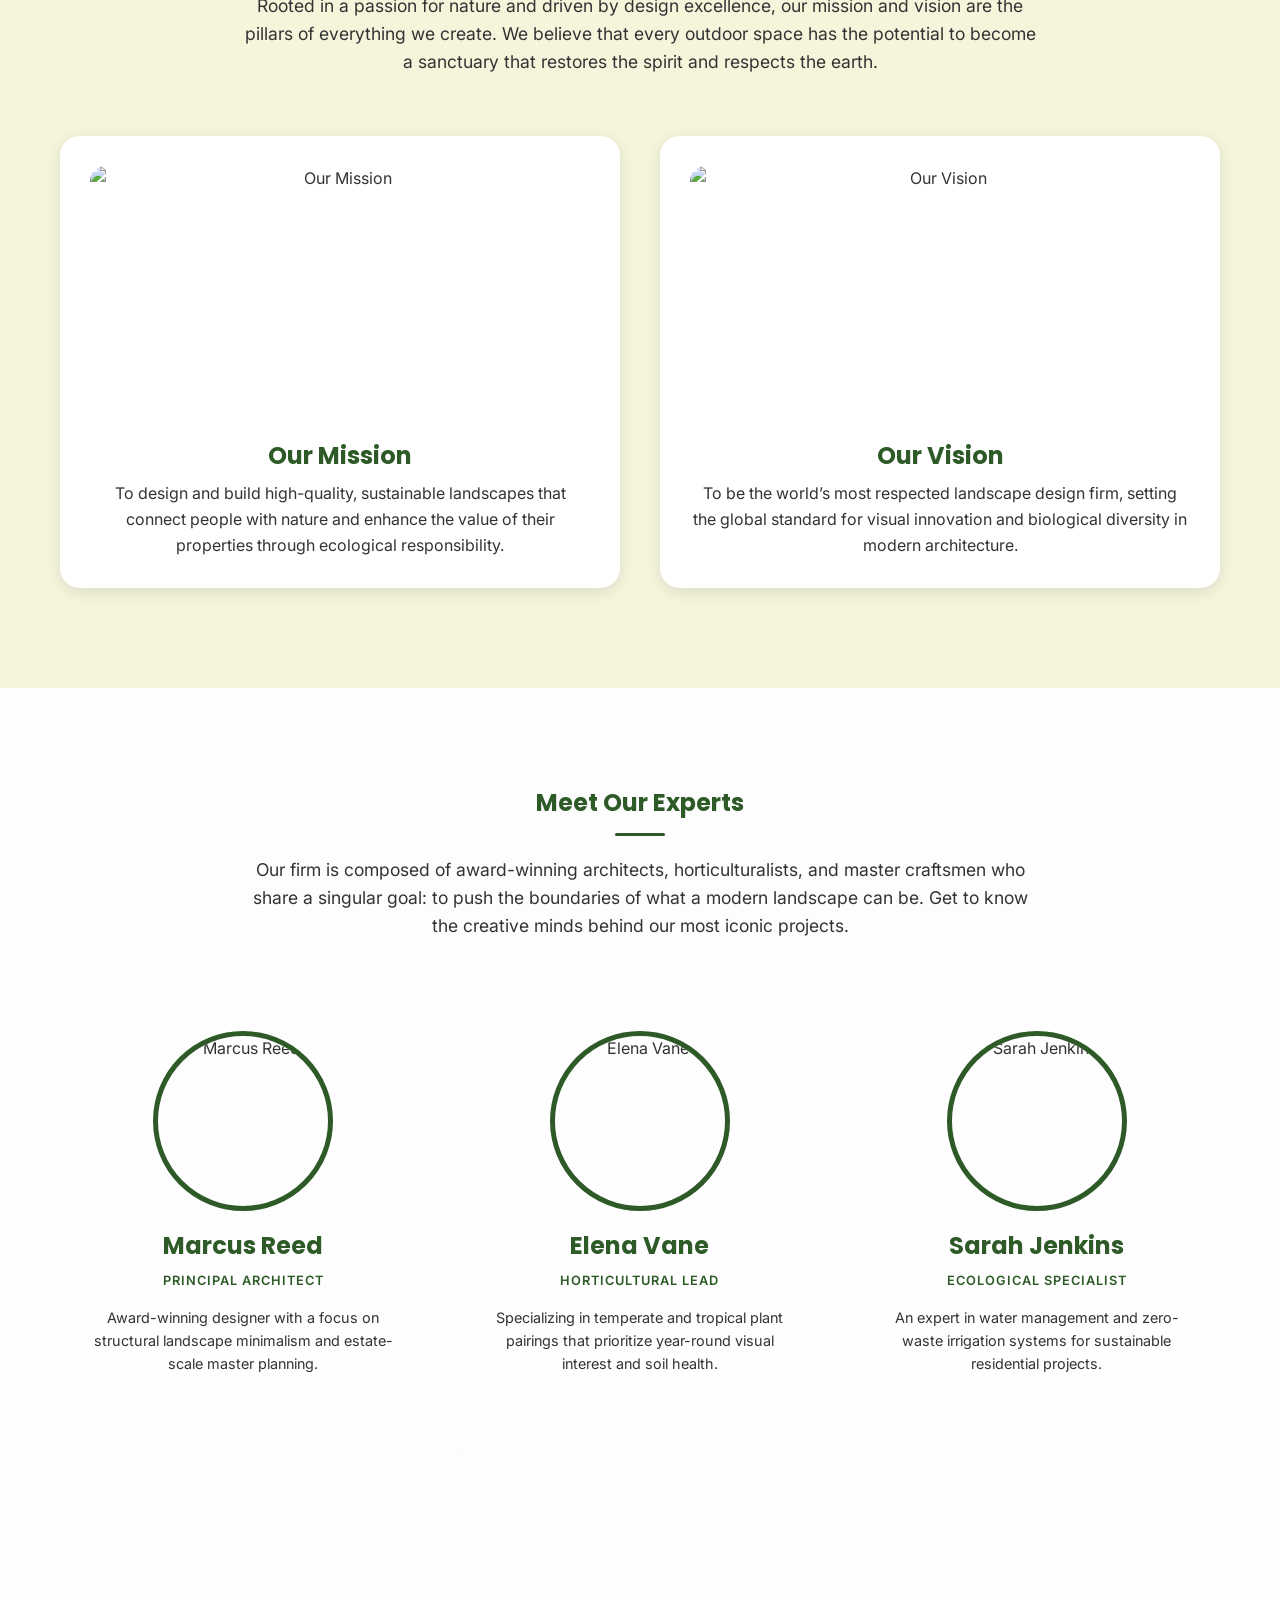
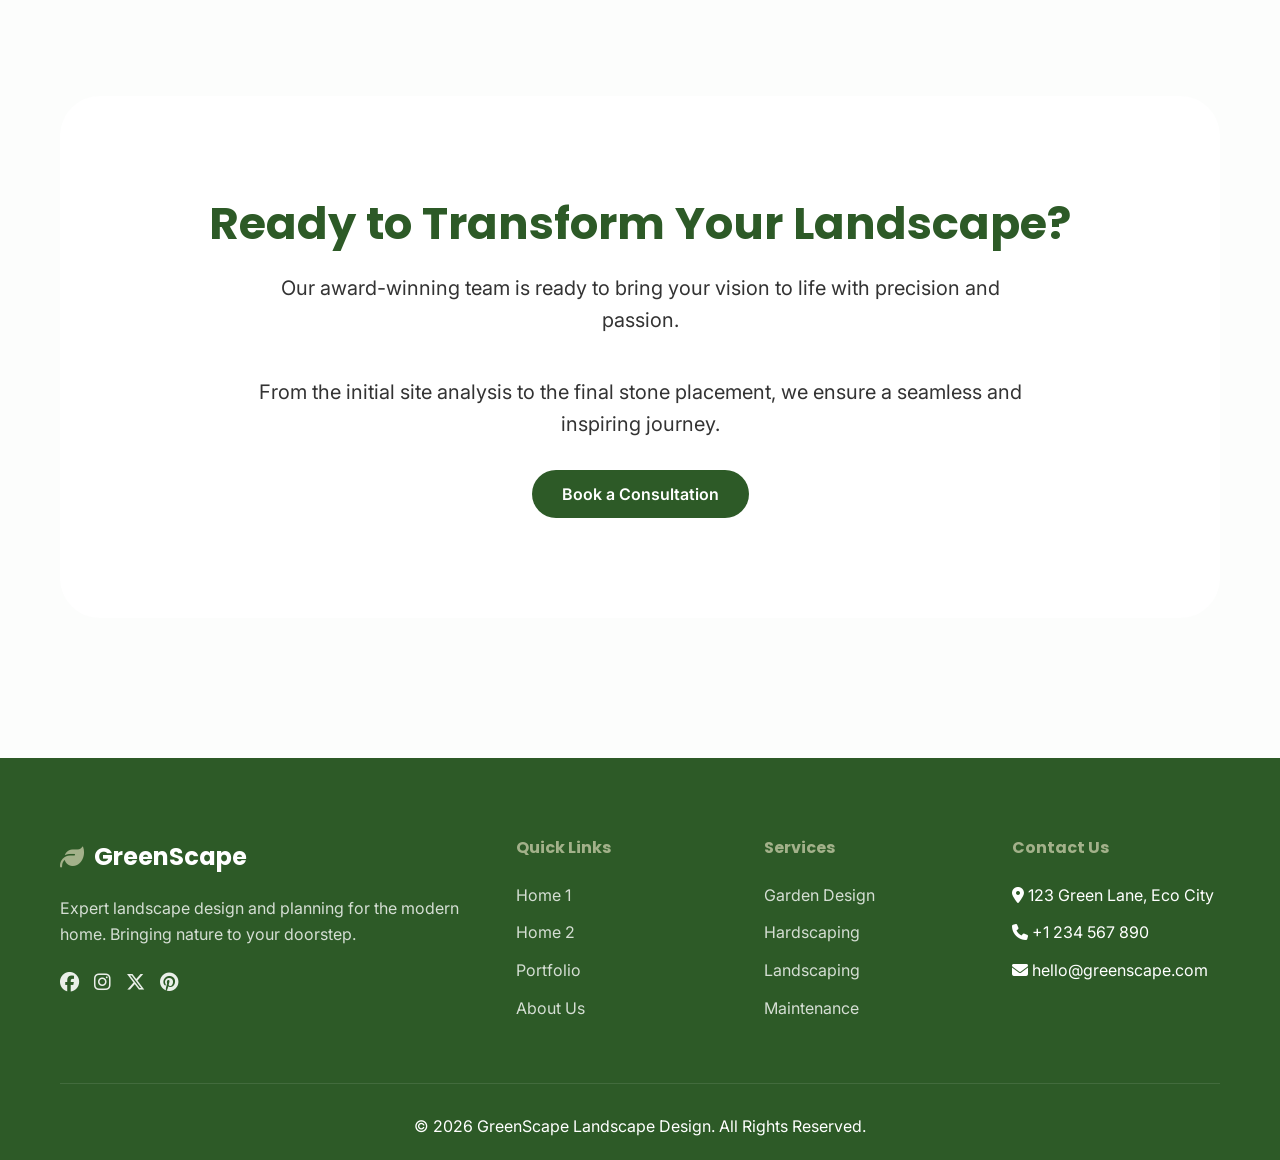
==== commit 99883658: "correction" ====
--- a/about.html
+++ b/about.html
@@ -6,7 +6,7 @@
     <meta name="viewport" content="width=device-width, initial-scale=1.0">
     <title>About Us | GreenScape Landscape Design</title>
     <link rel="stylesheet" href="css/style.css">
-    <link rel="stylesheet" href="https://cdnjs.cloudflare.com/ajax/libs/font-awesome/6.0.0/css/all.min.css">
+    <link rel="stylesheet" href="https://cdnjs.cloudflare.com/ajax/libs/font-awesome/6.4.2/css/all.min.css">
     <link rel="icon" type="image/png" href="assets/favicon/favicon.png">
     <link rel="apple-touch-icon" href="assets/favicon/favicon.png">
 </head>
@@ -31,29 +31,38 @@
     </section>
 
     <!-- Company Story Section -->
-    <section class="container">
-        <div class="grid-2">
-            <div class="fade-in content-center" style="padding-right: 40px;">
-                <div class="section-header" style="text-align: center; margin: 0 auto 30px;">
-                    <h2>A Legacy of Botanical Excellence</h2>
-                    <p>Founded in 2010 by a collective of landscape architects and environmental scientists, GreenScape
-                        was born from a simple yet profound realization: most modern landscapes were becoming detached
-                        from their natural surroundings.</p>
+    <section>
+        <div class="container">
+            <div class="grid-2">
+                <div class="fade-in content-center" style="padding-right: 40px;">
+                    <div class="section-header" style="text-align: center; margin: 0 auto 30px;">
+                        <h2>A Legacy of Botanical Excellence</h2>
+                        <p>Founded in 2010 by a collective of landscape architects and environmental scientists,
+                            GreenScape
+                            was born from a simple yet profound realization: most modern landscapes were becoming
+                            detached
+                            from their natural surroundings.</p>
+                    </div>
+                    <p style="text-align: center; max-width: 800px; margin: 0 auto;">We spent our first decade
+                        pioneering
+                        the concept of "Ecological Integration"—a design method that treats the garden as a seamless
+                        extension of the local environment. By studying micro-climates and indigenous soil health, we
+                        began
+                        creating luxury landscapes that didn't just look good, but thrived with minimal intervention.
+                    </p>
+                    <p style="text-align: center; max-width: 800px; margin: 20px auto 0;">Today, our firm is recognized
+                        globally for its minimalist aesthetic balanced with rich, wild biodiversity. We remain committed
+                        to
+                        our founding mission: building outdoor spaces that inspire, heal, and endure for generations.
+                    </p>
+                    <div class="btn-wrapper">
+                        <a href="portfolio.html" class="btn btn-primary">Explore Our Design Portfolio</a>
+                    </div>
                 </div>
-                <p style="text-align: center; max-width: 800px; margin: 0 auto;">We spent our first decade pioneering
-                    the concept of "Ecological Integration"—a design method that treats the garden as a seamless
-                    extension of the local environment. By studying micro-climates and indigenous soil health, we began
-                    creating luxury landscapes that didn't just look good, but thrived with minimal intervention.</p>
-                <p style="text-align: center; max-width: 800px; margin: 20px auto 0;">Today, our firm is recognized
-                    globally for its minimalist aesthetic balanced with rich, wild biodiversity. We remain committed to
-                    our founding mission: building outdoor spaces that inspire, heal, and endure for generations.</p>
-                <div class="btn-wrapper">
-                    <a href="portfolio.html" class="btn btn-primary">Explore Our Design Portfolio</a>
+                <div class="fade-in">
+                    <img src="https://images.pexels.com/photos/3865558/pexels-photo-3865558.jpeg" alt="Team working"
+                        class="responsive-img">
                 </div>
-            </div>
-            <div class="fade-in">
-                <img src="https://images.pexels.com/photos/3865558/pexels-photo-3865558.jpeg" alt="Team working"
-                    class="responsive-img">
             </div>
         </div>
     </section>
@@ -89,70 +98,77 @@
     </section>
 
     <!-- Team Section -->
-    <section class="container">
-        <div class="section-header fade-in">
-            <h2>Meet Our Experts</h2>
-            <p>Our firm is composed of award-winning architects, horticulturalists, and master craftsmen who share a
-                singular goal: to push the boundaries of what a modern landscape can be. Get to know the creative minds
-                behind our most iconic projects.</p>
-        </div>
-        <div style="display: grid; grid-template-columns: repeat(auto-fit, minmax(280px, 1fr)); gap: 30px;">
-            <div class="fade-in team-card">
-                <img src="https://images.unsplash.com/photo-1507003211169-0a1dd7228f2d?ixlib=rb-1.2.1&auto=format&fit=crop&w=300&q=80"
-                    alt="Marcus Reed"
-                    style="width: 180px; height: 180px; border-radius: 50%; object-fit: cover; margin: 0 auto 20px; border: 5px solid var(--primary);">
-                <h3 class="card-title">Marcus Reed</h3>
-                <p
-                    style="color: var(--primary); font-weight: 600; text-transform: uppercase; font-size: 0.8rem; letter-spacing: 1px;">
-                    Principal Architect</p>
-                <p style="font-size: 0.9rem; margin: 15px 0;">Award-winning designer with a focus on structural
-                    landscape minimalism and estate-scale master planning.</p>
-                <div class="social-icons" style="justify-content: center;">
-                    <a href="#"><i class="fab fa-linkedin"></i></a>
-                    <a href="#"><i class="fab fa-twitter"></i></a>
+    <section>
+        <div class="container">
+            <div class="section-header fade-in">
+                <h2>Meet Our Experts</h2>
+                <p>Our firm is composed of award-winning architects, horticulturalists, and master craftsmen who share a
+                    singular goal: to push the boundaries of what a modern landscape can be. Get to know the creative
+                    minds
+                    behind our most iconic projects.</p>
+            </div>
+            <div style="display: grid; grid-template-columns: repeat(auto-fit, minmax(280px, 1fr)); gap: 30px;">
+                <div class="fade-in team-card">
+                    <img src="https://images.unsplash.com/photo-1507003211169-0a1dd7228f2d?ixlib=rb-1.2.1&auto=format&fit=crop&w=300&q=80"
+                        alt="Marcus Reed"
+                        style="width: 180px; height: 180px; border-radius: 50%; object-fit: cover; margin: 0 auto 20px; border: 5px solid var(--primary);">
+                    <h3 class="card-title">Marcus Reed</h3>
+                    <p
+                        style="color: var(--primary); font-weight: 600; text-transform: uppercase; font-size: 0.8rem; letter-spacing: 1px;">
+                        Principal Architect</p>
+                    <p style="font-size: 0.9rem; margin: 15px 0;">Award-winning designer with a focus on structural
+                        landscape minimalism and estate-scale master planning.</p>
+                    <div class="social-icons" style="justify-content: center;">
+                        <a href="#"><i class="fab fa-linkedin"></i></a>
+                        <a href="#"><i class="fab fa-twitter"></i></a>
+                    </div>
                 </div>
-            </div>
-            <div class="fade-in team-card">
-                <img src="https://images.unsplash.com/photo-1494790108377-be9c29b29330?ixlib=rb-1.2.1&auto=format&fit=crop&w=300&q=80"
-                    alt="Elena Vane"
-                    style="width: 180px; height: 180px; border-radius: 50%; object-fit: cover; margin: 0 auto 20px; border: 5px solid var(--primary);">
-                <h3 class="card-title">Elena Vane</h3>
-                <p
-                    style="color: var(--primary); font-weight: 600; text-transform: uppercase; font-size: 0.8rem; letter-spacing: 1px;">
-                    Horticultural Lead</p>
-                <p style="font-size: 0.9rem; margin: 15px 0;">Specializing in temperate and tropical plant pairings that
-                    prioritize year-round visual interest and soil health.</p>
-                <div class="social-icons" style="justify-content: center;">
-                    <a href="#"><i class="fab fa-linkedin"></i></a>
-                    <a href="#"><i class="fab fa-instagram"></i></a>
+                <div class="fade-in team-card">
+                    <img src="https://images.unsplash.com/photo-1494790108377-be9c29b29330?ixlib=rb-1.2.1&auto=format&fit=crop&w=300&q=80"
+                        alt="Elena Vane"
+                        style="width: 180px; height: 180px; border-radius: 50%; object-fit: cover; margin: 0 auto 20px; border: 5px solid var(--primary);">
+                    <h3 class="card-title">Elena Vane</h3>
+                    <p
+                        style="color: var(--primary); font-weight: 600; text-transform: uppercase; font-size: 0.8rem; letter-spacing: 1px;">
+                        Horticultural Lead</p>
+                    <p style="font-size: 0.9rem; margin: 15px 0;">Specializing in temperate and tropical plant pairings
+                        that
+                        prioritize year-round visual interest and soil health.</p>
+                    <div class="social-icons" style="justify-content: center;">
+                        <a href="#"><i class="fab fa-linkedin"></i></a>
+                        <a href="#"><i class="fab fa-instagram"></i></a>
+                    </div>
                 </div>
-            </div>
-            <div class="fade-in team-card">
-                <img src="https://images.unsplash.com/photo-1438761681033-6461ffad8d80?ixlib=rb-1.2.1&auto=format&fit=crop&w=300&q=80"
-                    alt="Sarah Jenkins"
-                    style="width: 180px; height: 180px; border-radius: 50%; object-fit: cover; margin: 0 auto 20px; border: 5px solid var(--primary);">
-                <h3 class="card-title">Sarah Jenkins</h3>
-                <p
-                    style="color: var(--primary); font-weight: 600; text-transform: uppercase; font-size: 0.8rem; letter-spacing: 1px;">
-                    Ecological Specialist</p>
-                <p style="font-size: 0.9rem; margin: 15px 0;">An expert in water management and zero-waste irrigation
-                    systems for sustainable residential projects.</p>
-                <div class="social-icons" style="justify-content: center;">
-                    <a href="#"><i class="fab fa-linkedin"></i></a>
-                    <a href="#"><i class="fab fa-leaf"></i></a>
+                <div class="fade-in team-card">
+                    <img src="https://images.unsplash.com/photo-1438761681033-6461ffad8d80?ixlib=rb-1.2.1&auto=format&fit=crop&w=300&q=80"
+                        alt="Sarah Jenkins"
+                        style="width: 180px; height: 180px; border-radius: 50%; object-fit: cover; margin: 0 auto 20px; border: 5px solid var(--primary);">
+                    <h3 class="card-title">Sarah Jenkins</h3>
+                    <p
+                        style="color: var(--primary); font-weight: 600; text-transform: uppercase; font-size: 0.8rem; letter-spacing: 1px;">
+                        Ecological Specialist</p>
+                    <p style="font-size: 0.9rem; margin: 15px 0;">An expert in water management and zero-waste
+                        irrigation
+                        systems for sustainable residential projects.</p>
+                    <div class="social-icons" style="justify-content: center;">
+                        <a href="#"><i class="fab fa-linkedin"></i></a>
+                        <a href="#"><i class="fab fa-leaf"></i></a>
+                    </div>
                 </div>
             </div>
         </div>
     </section>
 
     <!-- CTA Section -->
-    <section class="container">
-        <div class="cta-section fade-in">
-            <h2>Ready to Transform Your Landscape?</h2>
-            <p>Our award-winning team is ready to bring your vision to life with precision and passion.</p>
-            <p style="margin-bottom: 30px;">From the initial site analysis to the final stone placement, we ensure a
-                seamless and inspiring journey.</p>
-            <a href="consultation.html" class="btn btn-primary">Book a Consultation</a>
+    <section>
+        <div class="container">
+            <div class="cta-section fade-in">
+                <h2>Ready to Transform Your Landscape?</h2>
+                <p>Our award-winning team is ready to bring your vision to life with precision and passion.</p>
+                <p style="margin-bottom: 30px;">From the initial site analysis to the final stone placement, we ensure a
+                    seamless and inspiring journey.</p>
+                <a href="consultation.html" class="btn btn-primary">Book a Consultation</a>
+            </div>
         </div>
     </section>
 
--- a/css/style.css
+++ b/css/style.css
@@ -99,10 +99,19 @@
     padding: 0 20px;
 }
 
-section {
+section,
+.section {
     padding: 100px 0;
     position: relative;
     clear: both;
+}
+
+@media (max-width: 768px) {
+
+    section,
+    .section {
+        padding: 60px 0;
+    }
 }
 
 /* Layout Utilities */
@@ -294,7 +303,8 @@
 
 .btn-primary {
     background: var(--primary);
-    color: var(--white);
+    color: var(--text-light);
+    /* Fixed: Always white regardless of theme */
 }
 
 .btn-primary:hover {
@@ -312,7 +322,8 @@
 
 .btn-outline:hover {
     background: var(--primary);
-    color: var(--white);
+    color: var(--text-light);
+    /* Fixed: Always white on hover */
 }
 
 /* Button Utilities */
@@ -662,7 +673,8 @@
 
 .form-group input,
 .form-group select,
-.form-group textarea {
+.form-group textarea,
+.form-group-auth input {
     width: 100%;
     padding: 12px 15px;
     border: 2px solid var(--gray-light);
@@ -676,12 +688,14 @@
 
 .form-group input:focus,
 .form-group select:focus,
-.form-group textarea:focus {
+.form-group textarea:focus,
+.form-group-auth input:focus {
     outline: none;
     border-color: var(--primary);
 }
 
-.form-group input.error {
+.form-group input.error,
+.form-group-auth input.error {
     border-color: #ff4d4d;
 }
 
@@ -812,38 +826,42 @@
 
 /* Auth Pages */
 .auth-page {
-    min-height: 100vh;
+    height: 100vh;
     display: flex;
     align-items: center;
     justify-content: center;
     background-color: var(--white);
-    padding: 40px 20px;
+    padding: 20px;
+    overflow: hidden;
+    margin: 0;
 }
 
 .auth-wrapper {
     width: 100%;
-    max-width: 450px;
+    max-width: 420px;
     background: var(--white);
-    padding: 50px;
+    padding: 30px;
     border-radius: 30px;
     box-shadow: var(--shadow);
     text-align: center;
+    position: relative;
+    z-index: 10;
 }
 
 .auth-logo {
     display: flex;
     align-items: center;
     justify-content: center;
-    gap: 15px;
-    font-size: 2rem;
+    gap: 12px;
+    font-size: 1.8rem;
     font-weight: 700;
     color: var(--primary);
-    margin-bottom: 40px;
+    margin-bottom: 20px;
     font-family: 'Poppins', sans-serif;
 }
 
 .auth-logo i {
-    font-size: 2.5rem;
+    font-size: 2.2rem;
 }
 
 .password-group {
@@ -868,18 +886,18 @@
 
 .form-group-auth {
     text-align: left;
-    margin-bottom: 25px;
+    margin-bottom: 12px;
 }
 
 .social-login {
-    margin-top: 25px;
+    margin-top: 15px;
 }
 
 .auth-sep {
     display: flex;
     align-items: center;
     text-align: center;
-    margin: 25px 0;
+    margin: 15px 0;
     color: var(--gray-dark);
     font-size: 0.85rem;
     font-weight: 500;
@@ -936,7 +954,7 @@
 
 .back-home {
     display: inline-block;
-    margin-top: 35px;
+    margin-top: 20px;
     color: var(--primary);
     font-weight: 600;
     text-align: center;
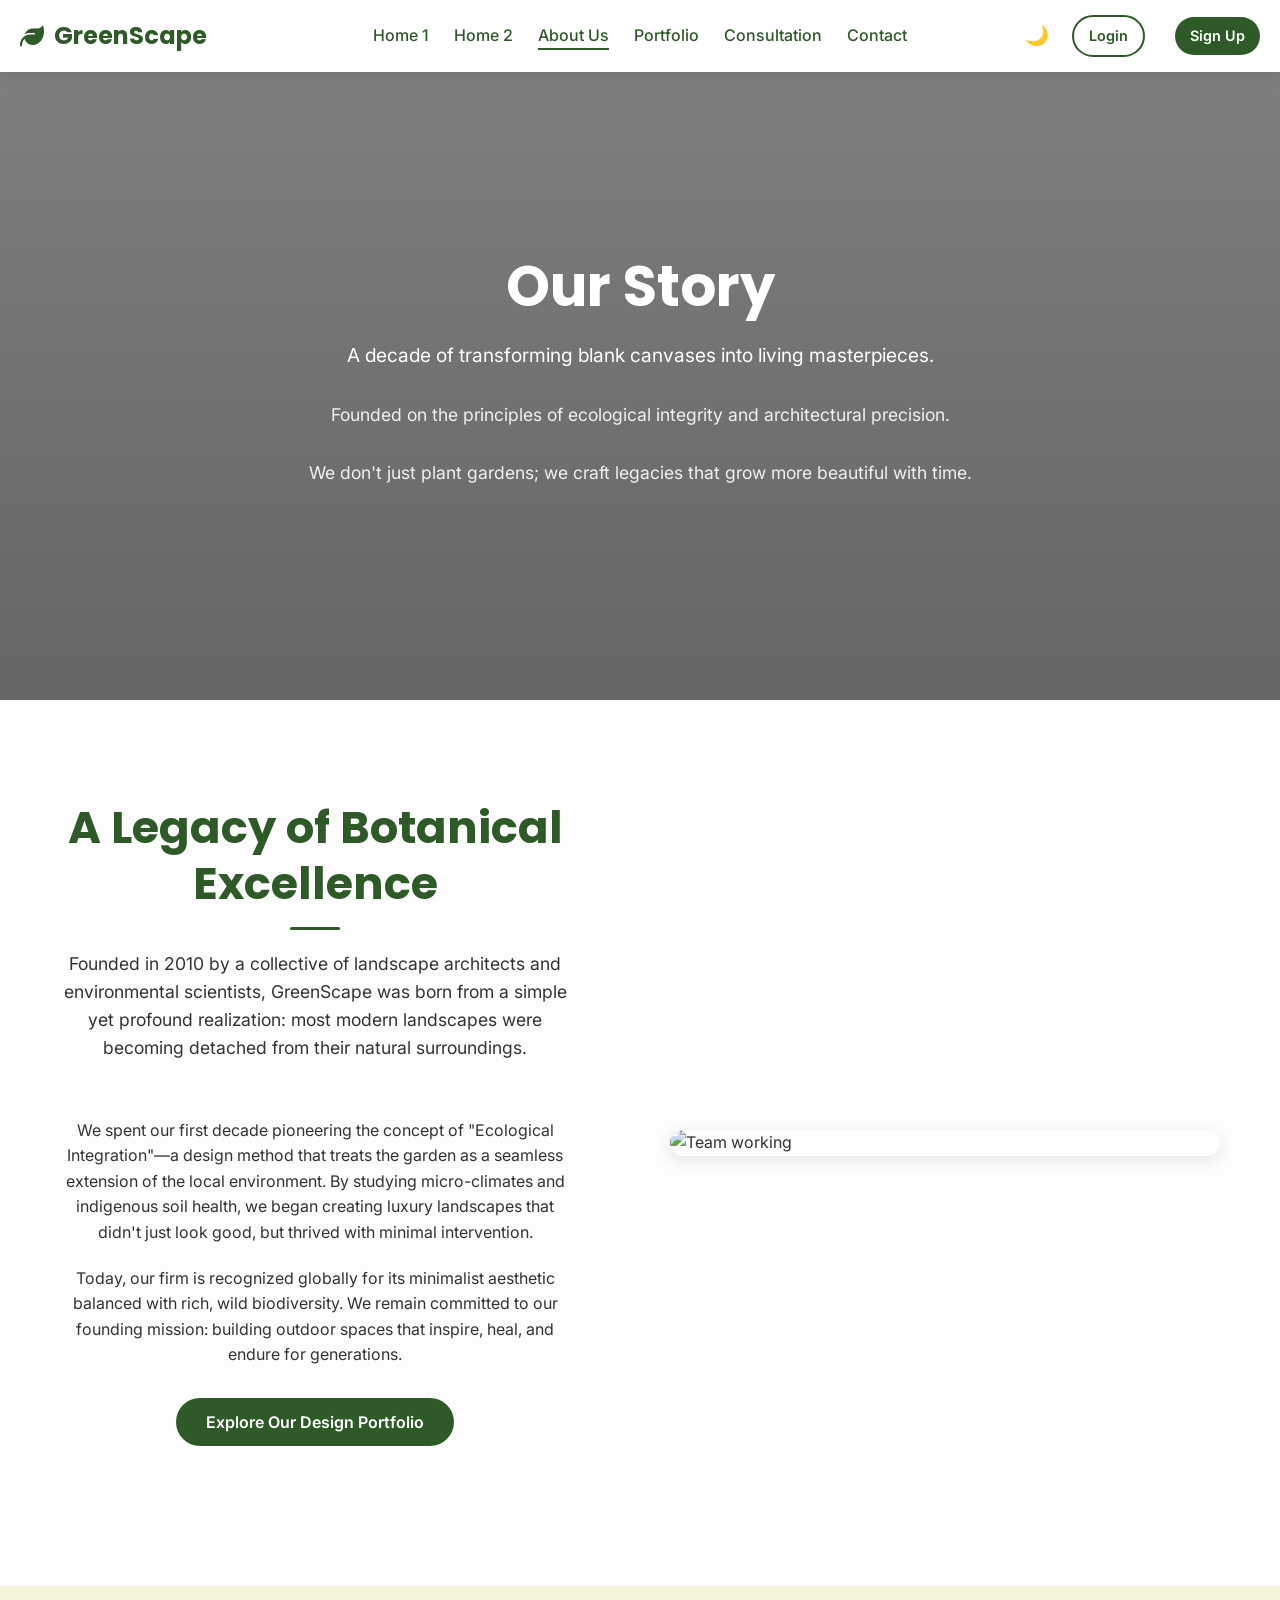
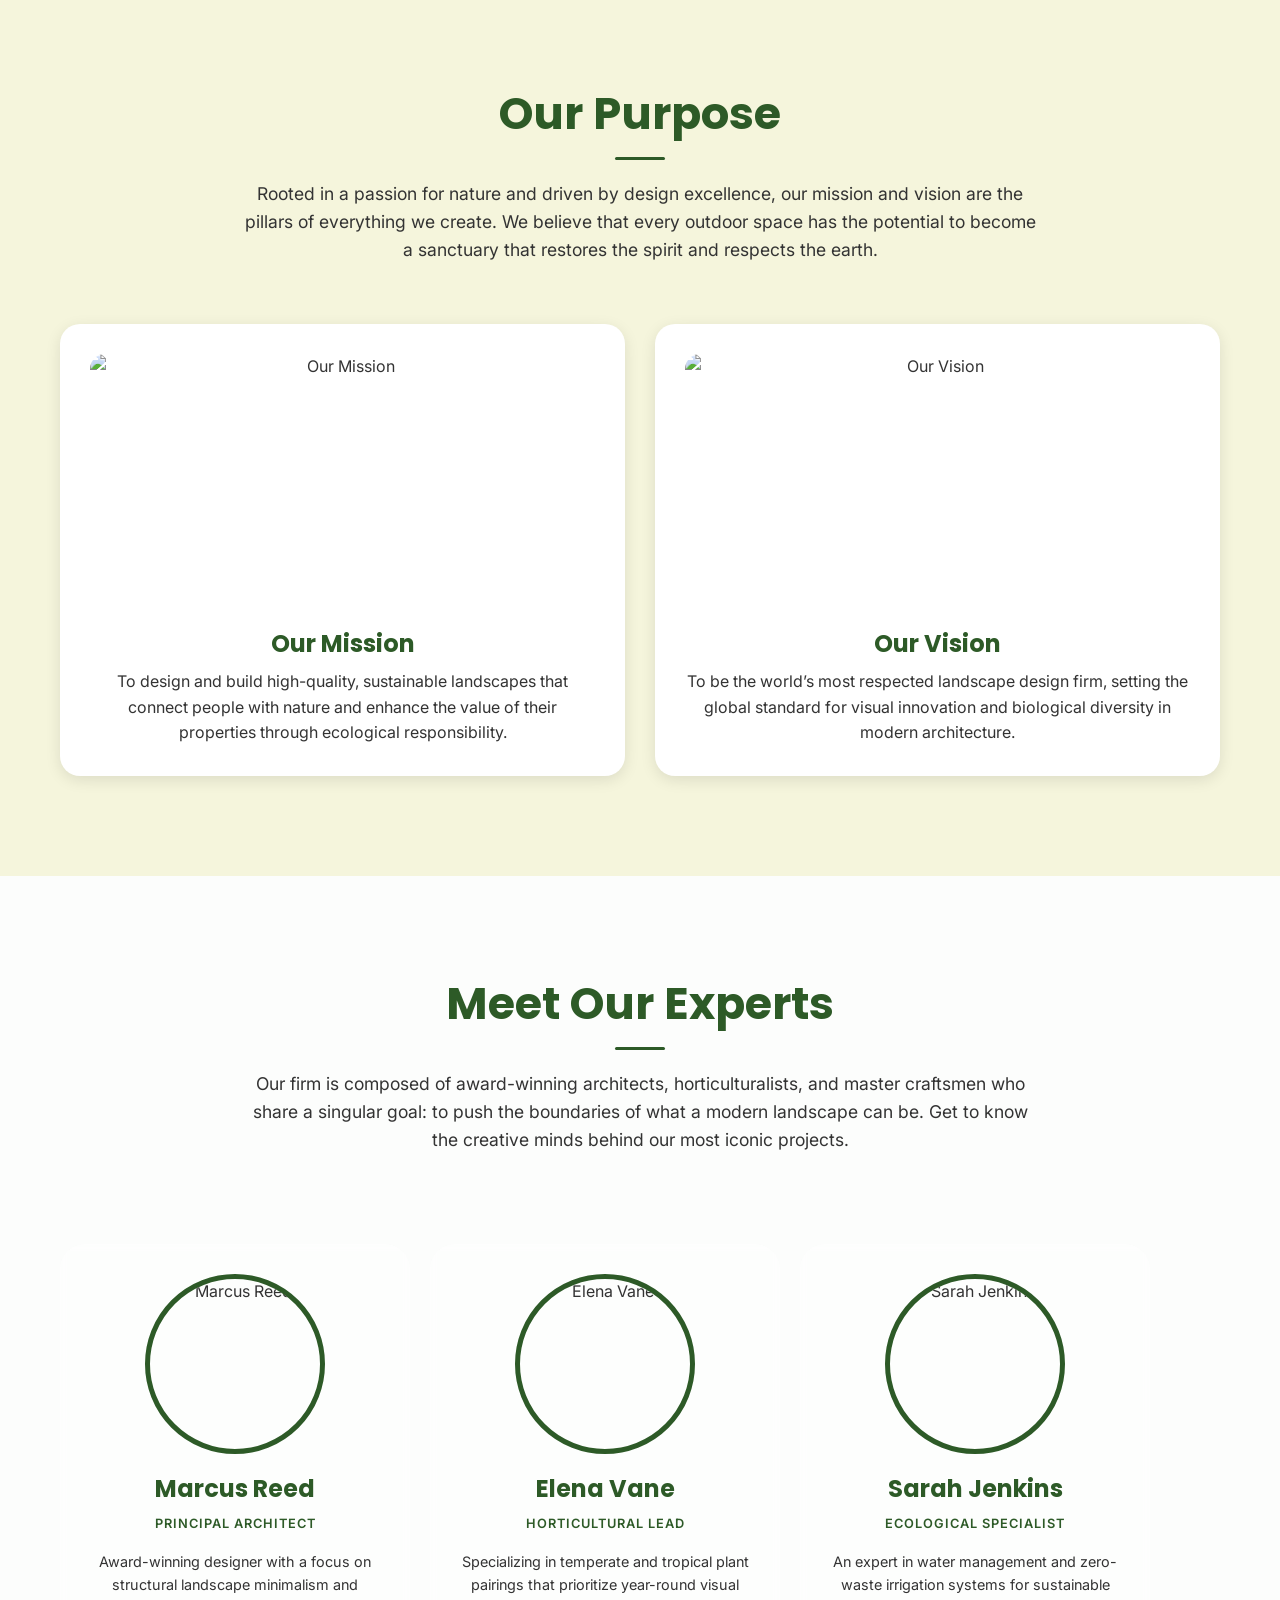
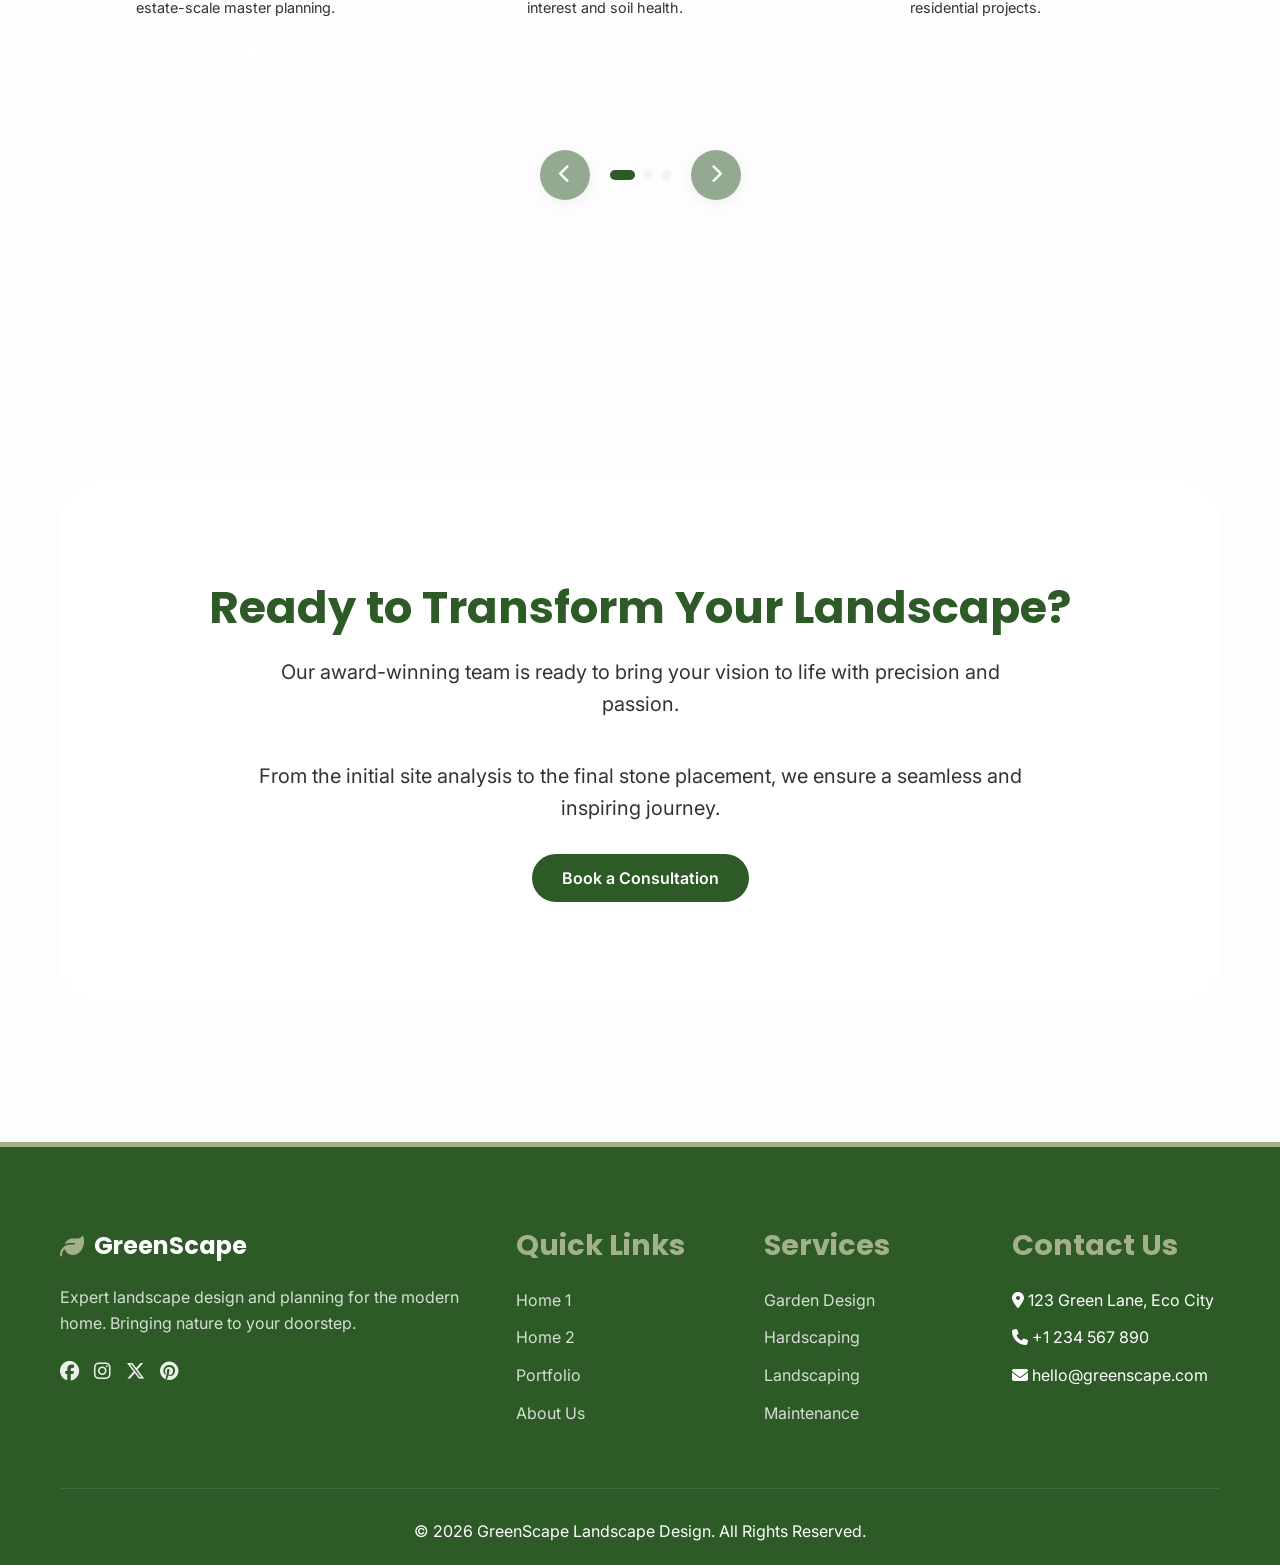
==== commit 3210f59b: "changes" ====
--- a/about.html
+++ b/about.html
@@ -76,7 +76,7 @@
                     pillars of everything we create. We believe that every outdoor space has the potential to become a
                     sanctuary that restores the spirit and respects the earth.</p>
             </div>
-            <div style="display: grid; grid-template-columns: repeat(auto-fit, minmax(350px, 1fr)); gap: 40px;">
+            <div class="grid-300">
                 <div class="fade-in card-hover"
                     style="background: var(--white); padding: 30px; border-radius: 20px; box-shadow: var(--shadow); text-align: center;">
                     <img src="https://images.pexels.com/photos/5673492/pexels-photo-5673492.jpeg" alt="Our Mission"
@@ -107,53 +107,63 @@
                     minds
                     behind our most iconic projects.</p>
             </div>
-            <div style="display: grid; grid-template-columns: repeat(auto-fit, minmax(280px, 1fr)); gap: 30px;">
-                <div class="fade-in team-card">
-                    <img src="https://images.unsplash.com/photo-1507003211169-0a1dd7228f2d?ixlib=rb-1.2.1&auto=format&fit=crop&w=300&q=80"
-                        alt="Marcus Reed"
-                        style="width: 180px; height: 180px; border-radius: 50%; object-fit: cover; margin: 0 auto 20px; border: 5px solid var(--primary);">
-                    <h3 class="card-title">Marcus Reed</h3>
-                    <p
-                        style="color: var(--primary); font-weight: 600; text-transform: uppercase; font-size: 0.8rem; letter-spacing: 1px;">
-                        Principal Architect</p>
-                    <p style="font-size: 0.9rem; margin: 15px 0;">Award-winning designer with a focus on structural
-                        landscape minimalism and estate-scale master planning.</p>
-                    <div class="social-icons" style="justify-content: center;">
-                        <a href="#"><i class="fab fa-linkedin"></i></a>
-                        <a href="#"><i class="fab fa-twitter"></i></a>
+            <div class="slider-container fade-in">
+                <div class="slider-track" id="teamSlider">
+                    <div class="team-card">
+                        <img src="https://images.unsplash.com/photo-1507003211169-0a1dd7228f2d?ixlib=rb-1.2.1&auto=format&fit=crop&w=300&q=80"
+                            alt="Marcus Reed"
+                            style="width: 180px; height: 180px; border-radius: 50%; object-fit: cover; margin: 0 auto 20px; border: 5px solid var(--primary);">
+                        <h3 class="card-title">Marcus Reed</h3>
+                        <p
+                            style="color: var(--primary); font-weight: 600; text-transform: uppercase; font-size: 0.8rem; letter-spacing: 1px;">
+                            Principal Architect</p>
+                        <p style="font-size: 0.9rem; margin: 15px 0;">Award-winning designer with a focus on structural
+                            landscape minimalism and estate-scale master planning.</p>
+                        <div class="social-icons" style="justify-content: center;">
+                            <a href="#"><i class="fab fa-linkedin"></i></a>
+                            <a href="#"><i class="fab fa-twitter"></i></a>
+                        </div>
+                    </div>
+                    <div class="team-card">
+                        <img src="https://images.unsplash.com/photo-1494790108377-be9c29b29330?ixlib=rb-1.2.1&auto=format&fit=crop&w=300&q=80"
+                            alt="Elena Vane"
+                            style="width: 180px; height: 180px; border-radius: 50%; object-fit: cover; margin: 0 auto 20px; border: 5px solid var(--primary);">
+                        <h3 class="card-title">Elena Vane</h3>
+                        <p
+                            style="color: var(--primary); font-weight: 600; text-transform: uppercase; font-size: 0.8rem; letter-spacing: 1px;">
+                            Horticultural Lead</p>
+                        <p style="font-size: 0.9rem; margin: 15px 0;">Specializing in temperate and tropical plant
+                            pairings
+                            that
+                            prioritize year-round visual interest and soil health.</p>
+                        <div class="social-icons" style="justify-content: center;">
+                            <a href="#"><i class="fab fa-linkedin"></i></a>
+                            <a href="#"><i class="fab fa-instagram"></i></a>
+                        </div>
+                    </div>
+                    <div class="team-card">
+                        <img src="https://images.unsplash.com/photo-1438761681033-6461ffad8d80?ixlib=rb-1.2.1&auto=format&fit=crop&w=300&q=80"
+                            alt="Sarah Jenkins"
+                            style="width: 180px; height: 180px; border-radius: 50%; object-fit: cover; margin: 0 auto 20px; border: 5px solid var(--primary);">
+                        <h3 class="card-title">Sarah Jenkins</h3>
+                        <p
+                            style="color: var(--primary); font-weight: 600; text-transform: uppercase; font-size: 0.8rem; letter-spacing: 1px;">
+                            Ecological Specialist</p>
+                        <p style="font-size: 0.9rem; margin: 15px 0;">An expert in water management and zero-waste
+                            irrigation
+                            systems for sustainable residential projects.</p>
+                        <div class="social-icons" style="justify-content: center;">
+                            <a href="#"><i class="fab fa-linkedin"></i></a>
+                            <a href="#"><i class="fab fa-leaf"></i></a>
+                        </div>
                     </div>
                 </div>
-                <div class="fade-in team-card">
-                    <img src="https://images.unsplash.com/photo-1494790108377-be9c29b29330?ixlib=rb-1.2.1&auto=format&fit=crop&w=300&q=80"
-                        alt="Elena Vane"
-                        style="width: 180px; height: 180px; border-radius: 50%; object-fit: cover; margin: 0 auto 20px; border: 5px solid var(--primary);">
-                    <h3 class="card-title">Elena Vane</h3>
-                    <p
-                        style="color: var(--primary); font-weight: 600; text-transform: uppercase; font-size: 0.8rem; letter-spacing: 1px;">
-                        Horticultural Lead</p>
-                    <p style="font-size: 0.9rem; margin: 15px 0;">Specializing in temperate and tropical plant pairings
-                        that
-                        prioritize year-round visual interest and soil health.</p>
-                    <div class="social-icons" style="justify-content: center;">
-                        <a href="#"><i class="fab fa-linkedin"></i></a>
-                        <a href="#"><i class="fab fa-instagram"></i></a>
-                    </div>
-                </div>
-                <div class="fade-in team-card">
-                    <img src="https://images.unsplash.com/photo-1438761681033-6461ffad8d80?ixlib=rb-1.2.1&auto=format&fit=crop&w=300&q=80"
-                        alt="Sarah Jenkins"
-                        style="width: 180px; height: 180px; border-radius: 50%; object-fit: cover; margin: 0 auto 20px; border: 5px solid var(--primary);">
-                    <h3 class="card-title">Sarah Jenkins</h3>
-                    <p
-                        style="color: var(--primary); font-weight: 600; text-transform: uppercase; font-size: 0.8rem; letter-spacing: 1px;">
-                        Ecological Specialist</p>
-                    <p style="font-size: 0.9rem; margin: 15px 0;">An expert in water management and zero-waste
-                        irrigation
-                        systems for sustainable residential projects.</p>
-                    <div class="social-icons" style="justify-content: center;">
-                        <a href="#"><i class="fab fa-linkedin"></i></a>
-                        <a href="#"><i class="fab fa-leaf"></i></a>
-                    </div>
+                <div class="slider-controls">
+                    <button class="slider-btn prev-btn" data-target="teamSlider"><i
+                            class="fas fa-chevron-left"></i></button>
+                    <div class="slider-dots" data-target="teamSlider"></div>
+                    <button class="slider-btn next-btn" data-target="teamSlider"><i
+                            class="fas fa-chevron-right"></i></button>
                 </div>
             </div>
         </div>
--- a/css/style.css
+++ b/css/style.css
@@ -71,6 +71,30 @@
     overflow-wrap: break-word;
 }
 
+h1 {
+    font-size: clamp(2.2rem, 8vw, 3.5rem);
+}
+
+h2 {
+    font-size: clamp(1.8rem, 6vw, 2.8rem);
+}
+
+h3 {
+    font-size: clamp(1.4rem, 4vw, 2.2rem);
+}
+
+h4 {
+    font-size: clamp(1.2rem, 3vw, 1.8rem);
+}
+
+h5 {
+    font-size: 1.1rem;
+}
+
+h6 {
+    font-size: 1rem;
+}
+
 [data-theme="dark"] h1,
 [data-theme="dark"] h2,
 [data-theme="dark"] h3,
@@ -233,7 +257,7 @@
 
 /* Ensure body starts below fixed header */
 body:not(.auth-page) {
-    padding-top: 80px;
+    padding-top: 70px;
 }
 
 nav {
@@ -396,7 +420,8 @@
 
 /* Hero Section */
 .hero {
-    height: 60vh;
+    min-height: 550px;
+    height: 70vh;
     background-size: cover;
     background-position: center;
     display: flex;
@@ -421,11 +446,11 @@
     position: relative;
     z-index: 1;
     max-width: 800px;
-    padding: 20px;
+    padding: 40px 20px;
 }
 
 .hero h1 {
-    font-size: clamp(2.5rem, 5vw, 3.5rem);
+    font-size: clamp(1.8rem, 8vw, 3.5rem);
     line-height: 1.2;
     margin-bottom: 20px;
     color: #fff;
@@ -436,6 +461,31 @@
     font-size: 1.2rem;
     margin-bottom: 30px;
     color: #fff;
+}
+
+.hero-btns {
+    display: flex;
+    gap: 20px;
+    justify-content: center;
+    margin-top: 30px;
+    flex-wrap: wrap;
+    width: 100%;
+    padding: 0 20px;
+}
+
+@media (max-width: 480px) {
+    .hero-btns {
+        padding: 0 10px;
+        gap: 12px;
+        margin-top: 20px;
+    }
+
+    .hero-btns .btn {
+        width: 100%;
+        max-width: 280px;
+        padding: 12px 20px;
+        font-size: 0.95rem;
+    }
 }
 
 /* Footer */
@@ -443,6 +493,7 @@
     background: var(--primary);
     color: var(--white);
     padding: 80px 0 20px;
+    border-top: 5px solid var(--accent);
 }
 
 .footer-grid {
@@ -570,6 +621,22 @@
     gap: 15px;
     margin-bottom: 50px;
     flex-wrap: wrap;
+}
+
+.project-grid,
+.grid-300 {
+    display: grid;
+    grid-template-columns: repeat(auto-fit, minmax(300px, 1fr));
+    gap: 30px;
+}
+
+@media (max-width: 400px) {
+
+    .project-grid,
+    .grid-300,
+    .portfolio-grid {
+        grid-template-columns: 1fr;
+    }
 }
 
 .filter-btn {
@@ -826,13 +893,12 @@
 
 /* Auth Pages */
 .auth-page {
-    height: 100vh;
+    min-height: 100vh;
     display: flex;
     align-items: center;
     justify-content: center;
     background-color: var(--white);
-    padding: 20px;
-    overflow: hidden;
+    padding: 30px 20px;
     margin: 0;
 }
 
@@ -956,10 +1022,36 @@
     display: inline-block;
     margin-top: 20px;
     color: var(--primary);
-    font-weight: 600;
-    text-align: center;
-    font-size: 0.95rem;
-}
+    font-size: 0.9rem;
+    font-weight: 500;
+}
+
+@media (max-height: 700px) {
+    .auth-page {
+        align-items: flex-start;
+        padding-top: 40px;
+        padding-bottom: 40px;
+    }
+
+    .auth-wrapper {
+        margin-top: 0;
+    }
+}
+
+@media (max-width: 400px) {
+    .auth-wrapper {
+        padding: 25px 20px;
+    }
+
+    .auth-logo {
+        margin-bottom: 15px;
+    }
+
+    .form-group-auth {
+        margin-bottom: 10px;
+    }
+}
+
 
 .back-home:hover {
     text-decoration: underline;
@@ -975,11 +1067,26 @@
 .gallery-wrapper {
     display: flex;
     overflow-x: auto;
+    /* Reverting to auto to not break other pages */
     gap: 20px;
     padding: 20px 0;
     scroll-snap-type: x mandatory;
     scrollbar-width: thin;
     scrollbar-color: var(--primary) transparent;
+}
+
+/* When used as a slider track, hide scrollbar and snapping */
+.slider-track.gallery-wrapper,
+.slider-track.testimonials-grid,
+.slider-track {
+    overflow-x: hidden;
+    scroll-snap-type: none;
+    scrollbar-width: none;
+    -ms-overflow-style: none;
+}
+
+.slider-track::-webkit-scrollbar {
+    display: none;
 }
 
 .gallery-item {
@@ -1000,6 +1107,93 @@
 
 .gallery-item:hover img {
     transform: scale(1.1);
+}
+
+/* Slider Component Improvements */
+.slider-container {
+    position: relative;
+    width: 100%;
+    margin: 40px auto;
+    overflow: visible;
+    /* Changed to visible for better mobile feel, but children will be clipped by a wrapper if needed */
+}
+
+/* Hide scrollbar for slider track */
+.slider-track {
+    display: flex;
+    gap: 20px;
+    overflow-x: auto;
+    scroll-behavior: smooth;
+    scrollbar-width: none;
+    /* Hide for Firefox */
+    -ms-overflow-style: none;
+    /* Hide for IE/Edge */
+    padding: 20px 0;
+    cursor: grab;
+}
+
+.slider-track::-webkit-scrollbar {
+    display: none;
+    /* Hide for Chrome/Safari */
+}
+
+.slider-track.active {
+    cursor: grabbing;
+}
+
+.slider-controls {
+    display: flex;
+    justify-content: center;
+    align-items: center;
+    gap: 20px;
+    margin-top: 20px;
+}
+
+.slider-btn {
+    width: 50px;
+    height: 50px;
+    border-radius: 50%;
+    background: var(--primary);
+    color: var(--white);
+    border: none;
+    cursor: pointer;
+    display: flex;
+    align-items: center;
+    justify-content: center;
+    font-size: 1.2rem;
+    transition: var(--transition);
+    box-shadow: var(--shadow);
+}
+
+.slider-btn:hover {
+    background: var(--accent);
+    transform: translateY(-3px);
+}
+
+.slider-btn:disabled {
+    opacity: 0.5;
+    cursor: not-allowed;
+    transform: none;
+}
+
+.slider-dots {
+    display: flex;
+    gap: 8px;
+}
+
+.slider-dot {
+    width: 10px;
+    height: 10px;
+    border-radius: 50%;
+    background: var(--gray-light);
+    cursor: pointer;
+    transition: var(--transition);
+}
+
+.slider-dot.active {
+    background: var(--primary);
+    width: 25px;
+    border-radius: 10px;
 }
 
 /* Timeline */
@@ -1291,6 +1485,17 @@
     transition: var(--transition);
 }
 
+.slider-track .team-card {
+    flex: 0 0 350px;
+    margin: 10px 0;
+}
+
+@media (max-width: 768px) {
+    .slider-track .team-card {
+        flex: 0 0 280px;
+    }
+}
+
 .team-card:hover {
     transform: translateY(-5px);
     box-shadow: var(--shadow);
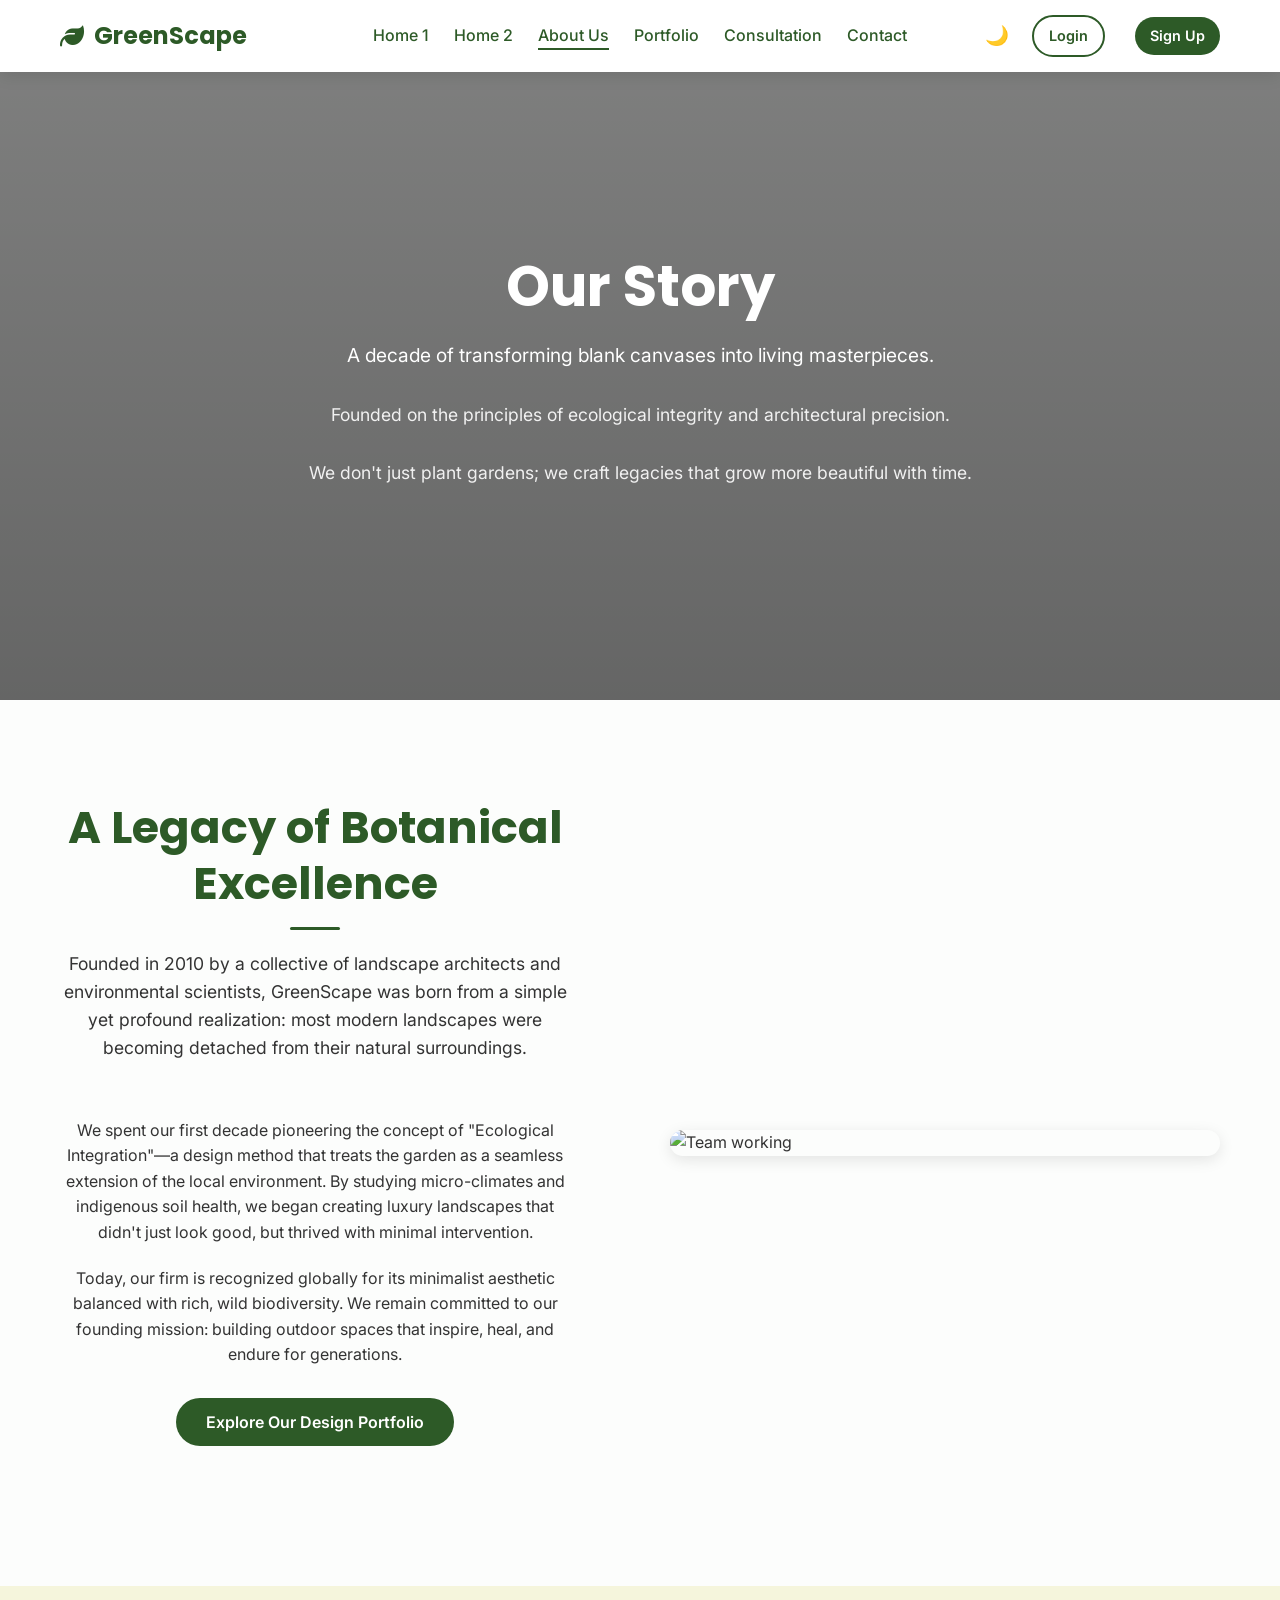
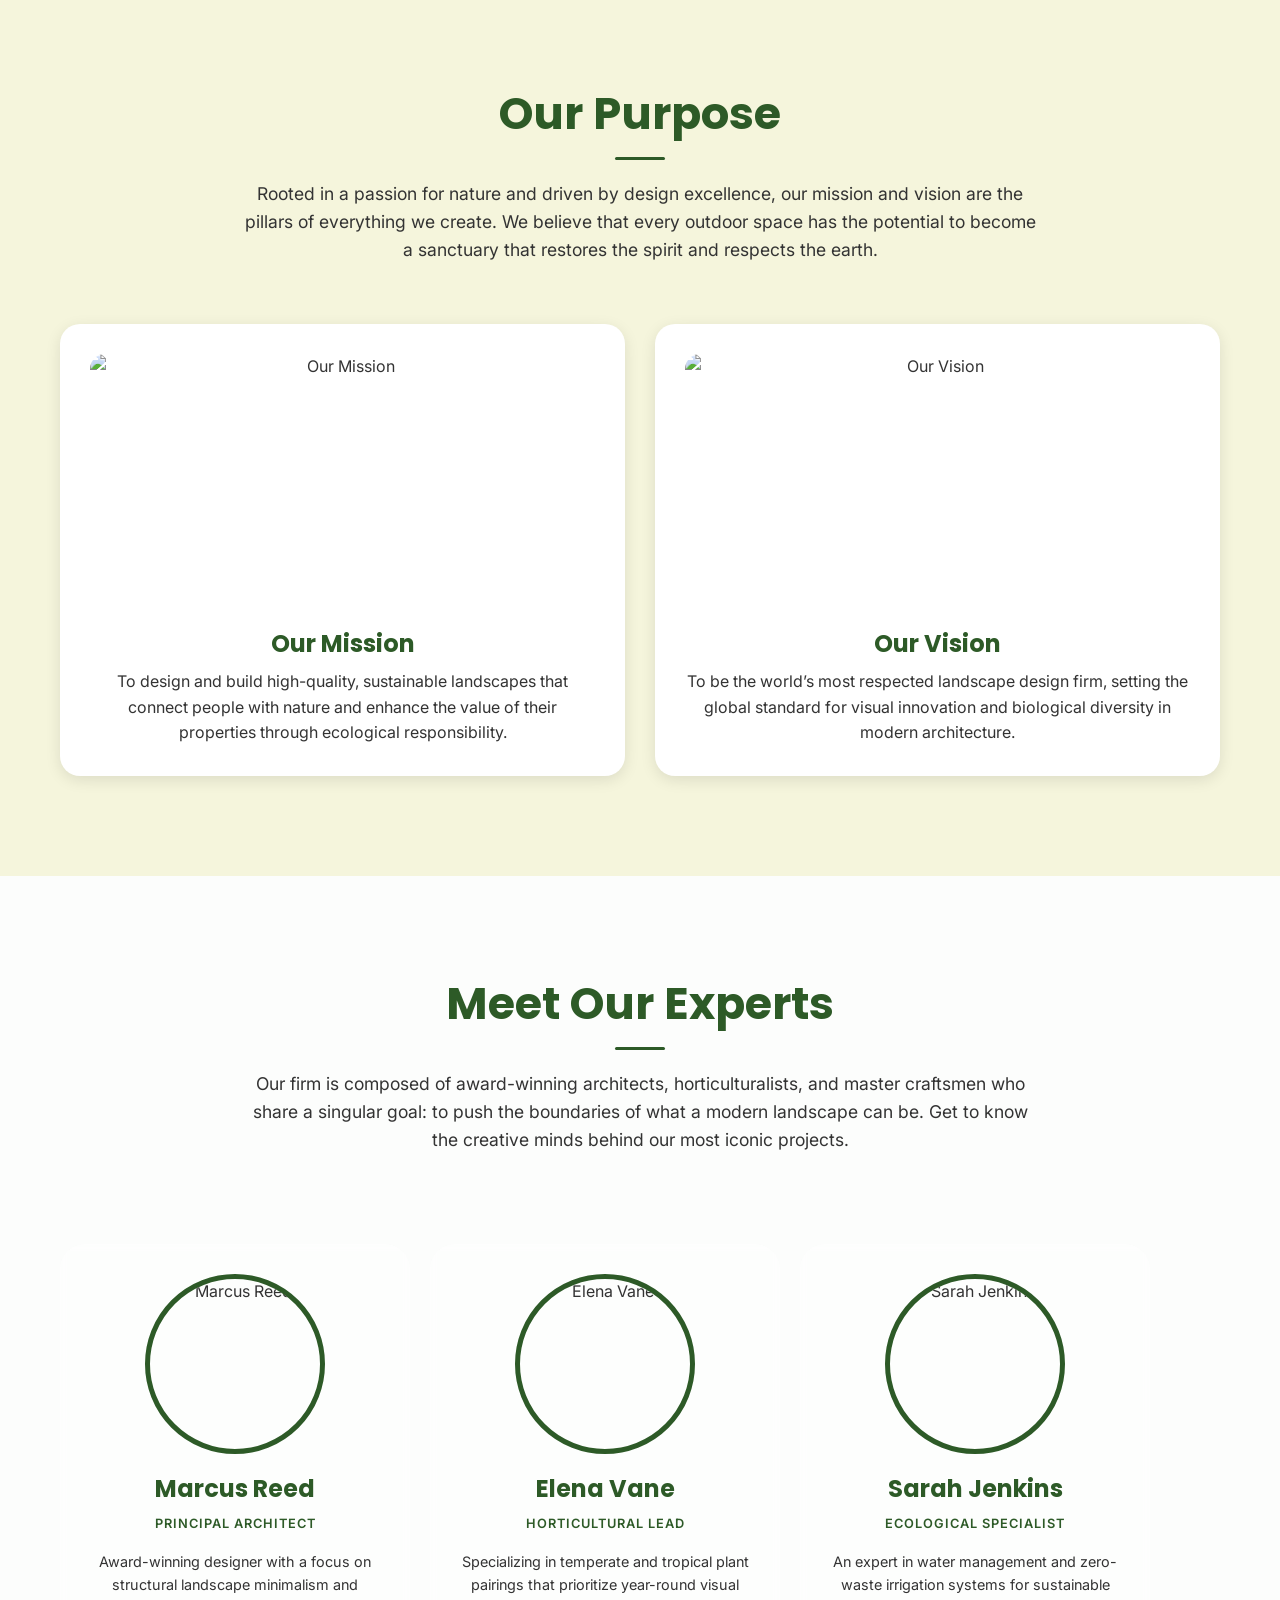
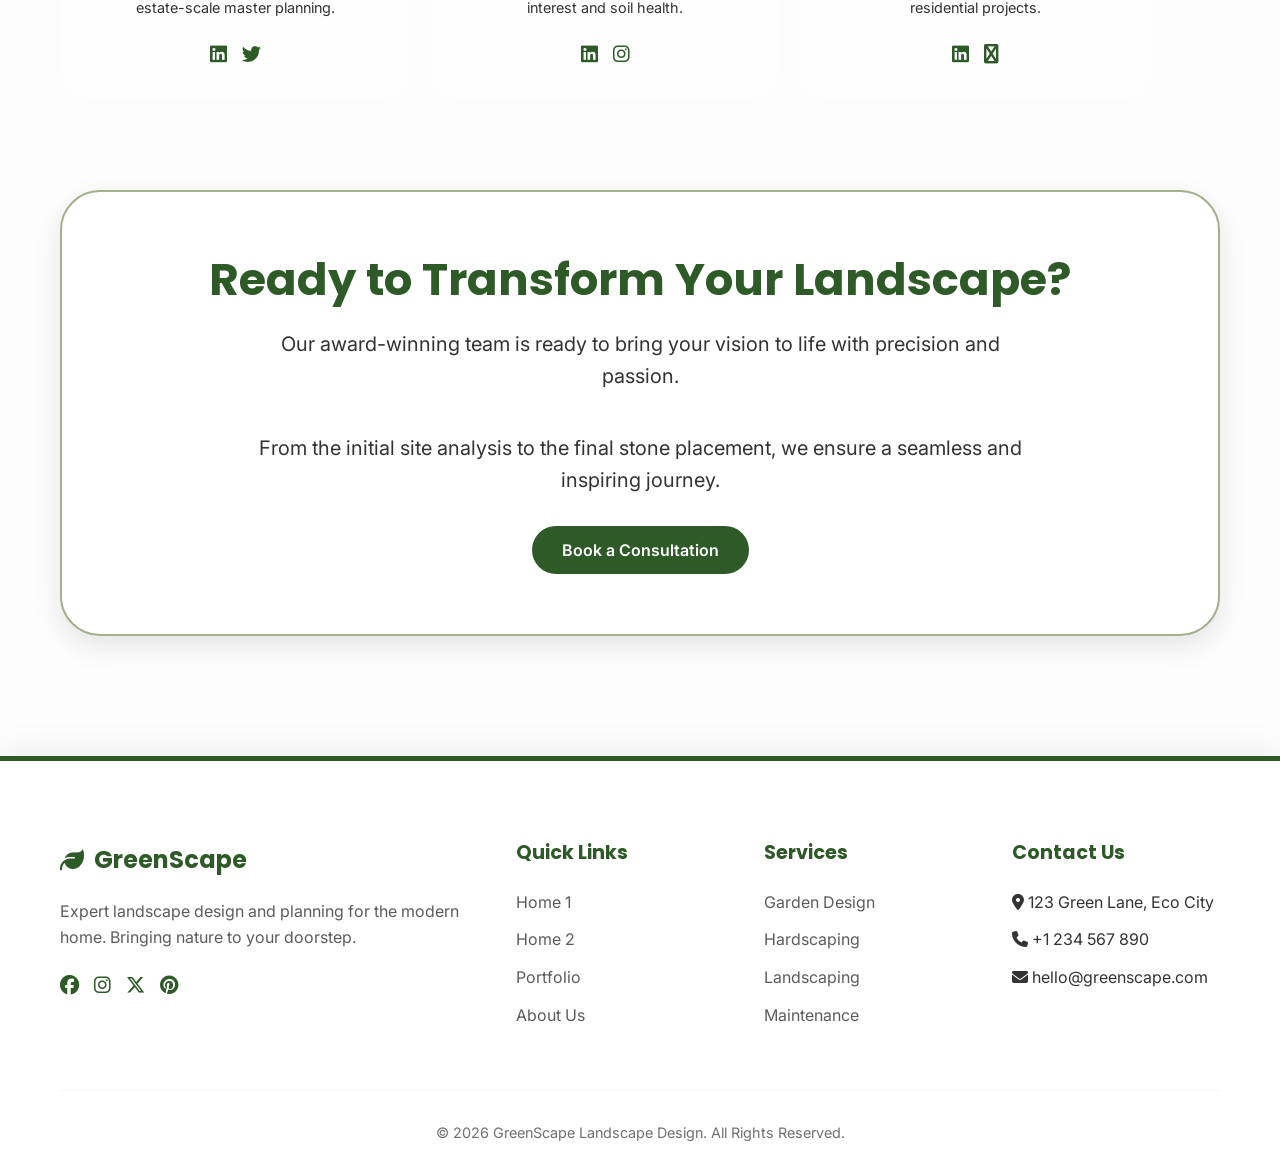
==== commit bebf7edf: "Recorrections" ====
--- a/about.html
+++ b/about.html
@@ -98,7 +98,7 @@
     </section>
 
     <!-- Team Section -->
-    <section>
+    <section style="padding-bottom: 20px;">
         <div class="container">
             <div class="section-header fade-in">
                 <h2>Meet Our Experts</h2>
@@ -158,19 +158,13 @@
                         </div>
                     </div>
                 </div>
-                <div class="slider-controls">
-                    <button class="slider-btn prev-btn" data-target="teamSlider"><i
-                            class="fas fa-chevron-left"></i></button>
-                    <div class="slider-dots" data-target="teamSlider"></div>
-                    <button class="slider-btn next-btn" data-target="teamSlider"><i
-                            class="fas fa-chevron-right"></i></button>
-                </div>
+
             </div>
         </div>
     </section>
 
     <!-- CTA Section -->
-    <section>
+    <section style="padding-top: 0;">
         <div class="container">
             <div class="cta-section fade-in">
                 <h2>Ready to Transform Your Landscape?</h2>
--- a/css/style.css
+++ b/css/style.css
@@ -286,14 +286,20 @@
     gap: 10px;
     font-size: 1.5rem;
     font-weight: 700;
-    color: var(--primary);
+    color: var(--primary) !important;
     font-family: 'Poppins', sans-serif;
+    transition: var(--transition);
+}
+
+.logo i {
+    color: var(--primary) !important;
 }
 
 .nav-links a {
     font-weight: 500;
     color: var(--text);
     position: relative;
+    white-space: nowrap;
 }
 
 .nav-links a::after {
@@ -310,6 +316,13 @@
 .nav-links a:hover::after,
 .nav-links a.active::after {
     width: 100%;
+}
+
+/* Logo specific spacing for footer and auth pages */
+.footer-logo,
+.auth-logo {
+    margin-bottom: 20px;
+    display: flex;
 }
 
 .btn {
@@ -490,10 +503,11 @@
 
 /* Footer */
 footer {
-    background: var(--primary);
-    color: var(--white);
+    background: var(--white);
+    color: var(--text);
     padding: 80px 0 20px;
-    border-top: 5px solid var(--accent);
+    border-top: 5px solid var(--primary);
+    box-shadow: 0 -10px 30px rgba(0, 0, 0, 0.05);
 }
 
 .footer-grid {
@@ -503,15 +517,14 @@
     margin-bottom: 50px;
 }
 
-.footer-logo {
-    font-size: 2rem;
+.footer-logo-container {
     margin-bottom: 20px;
-    font-family: 'Poppins', sans-serif;
 }
 
 .footer-links h4 {
-    color: var(--accent);
+    color: var(--primary);
     margin-bottom: 25px;
+    font-size: 1.2rem;
 }
 
 .footer-links ul li {
@@ -519,13 +532,14 @@
 }
 
 .footer-links ul li a {
-    color: rgba(255, 255, 255, 0.8);
+    color: var(--text);
+    opacity: 0.8;
     transition: var(--transition);
     display: inline-block;
 }
 
 .footer-links ul li a:hover {
-    color: var(--accent);
+    color: var(--primary-light);
     transform: translateX(5px);
 }
 
@@ -537,12 +551,12 @@
 
 .social-icons a {
     font-size: 1.2rem;
-    color: rgba(255, 255, 255, 0.9);
+    color: var(--primary);
     transition: var(--transition);
 }
 
 .social-icons a:hover {
-    color: var(--accent);
+    color: var(--primary-light);
     transform: translateY(-3px);
 }
 
@@ -551,10 +565,13 @@
     justify-content: center;
     align-items: center;
     padding-top: 30px;
-    border-top: 1px solid rgba(255, 255, 255, 0.1);
+    border-top: 1px solid var(--gray-light);
     margin-top: 30px;
     flex-wrap: wrap;
     gap: 20px;
+    color: var(--text);
+    opacity: 0.7;
+    font-size: 0.9rem;
 }
 
 /* Back to Top Button */
@@ -852,11 +869,13 @@
 
 /* CTA Section Styles */
 .cta-section {
-    padding: 100px 0;
+    padding: 60px 40px;
     text-align: center;
     background: var(--white);
+    border: 2px solid var(--accent);
+    box-shadow: 0 10px 30px rgba(0, 0, 0, 0.1);
     border-radius: 40px;
-    margin: 40px auto;
+    margin: 20px auto;
     max-width: 1200px;
 }
 
@@ -1018,13 +1037,7 @@
     box-shadow: 0 5px 15px rgba(0, 0, 0, 0.05);
 }
 
-.back-home {
-    display: inline-block;
-    margin-top: 20px;
-    color: var(--primary);
-    font-size: 0.9rem;
-    font-weight: 500;
-}
+
 
 @media (max-height: 700px) {
     .auth-page {
@@ -1053,12 +1066,10 @@
 }
 
 
-.back-home:hover {
-    text-decoration: underline;
-}
+
 
 .nav-wrapper {
-    max-width: 1400px;
+    max-width: 1200px;
     margin: 0 auto;
     padding: 0 20px;
 }
@@ -1113,7 +1124,7 @@
 .slider-container {
     position: relative;
     width: 100%;
-    margin: 40px auto;
+    margin: 20px auto;
     overflow: visible;
     /* Changed to visible for better mobile feel, but children will be clipped by a wrapper if needed */
 }
@@ -1411,10 +1422,34 @@
     }
 }
 
-/* Hide mobile auth items on desktop */
-@media (min-width: 1025px) {
+/* Hide mobile auth items when desktop buttons are visible */
+@media (min-width: 769px) {
     .mobile-auth-item {
         display: none;
+    }
+}
+
+/* Tablet & Smaller Desktop Refinements */
+@media (max-width: 1100px) and (min-width: 769px) {
+    .logo {
+        font-size: 1.3rem;
+    }
+
+    .nav-links {
+        gap: 15px;
+    }
+
+    .nav-links a {
+        font-size: 0.9rem;
+    }
+
+    .nav-actions {
+        gap: 10px;
+    }
+
+    .nav-actions .btn {
+        padding: 8px 12px;
+        font-size: 0.85rem;
     }
 }
 
